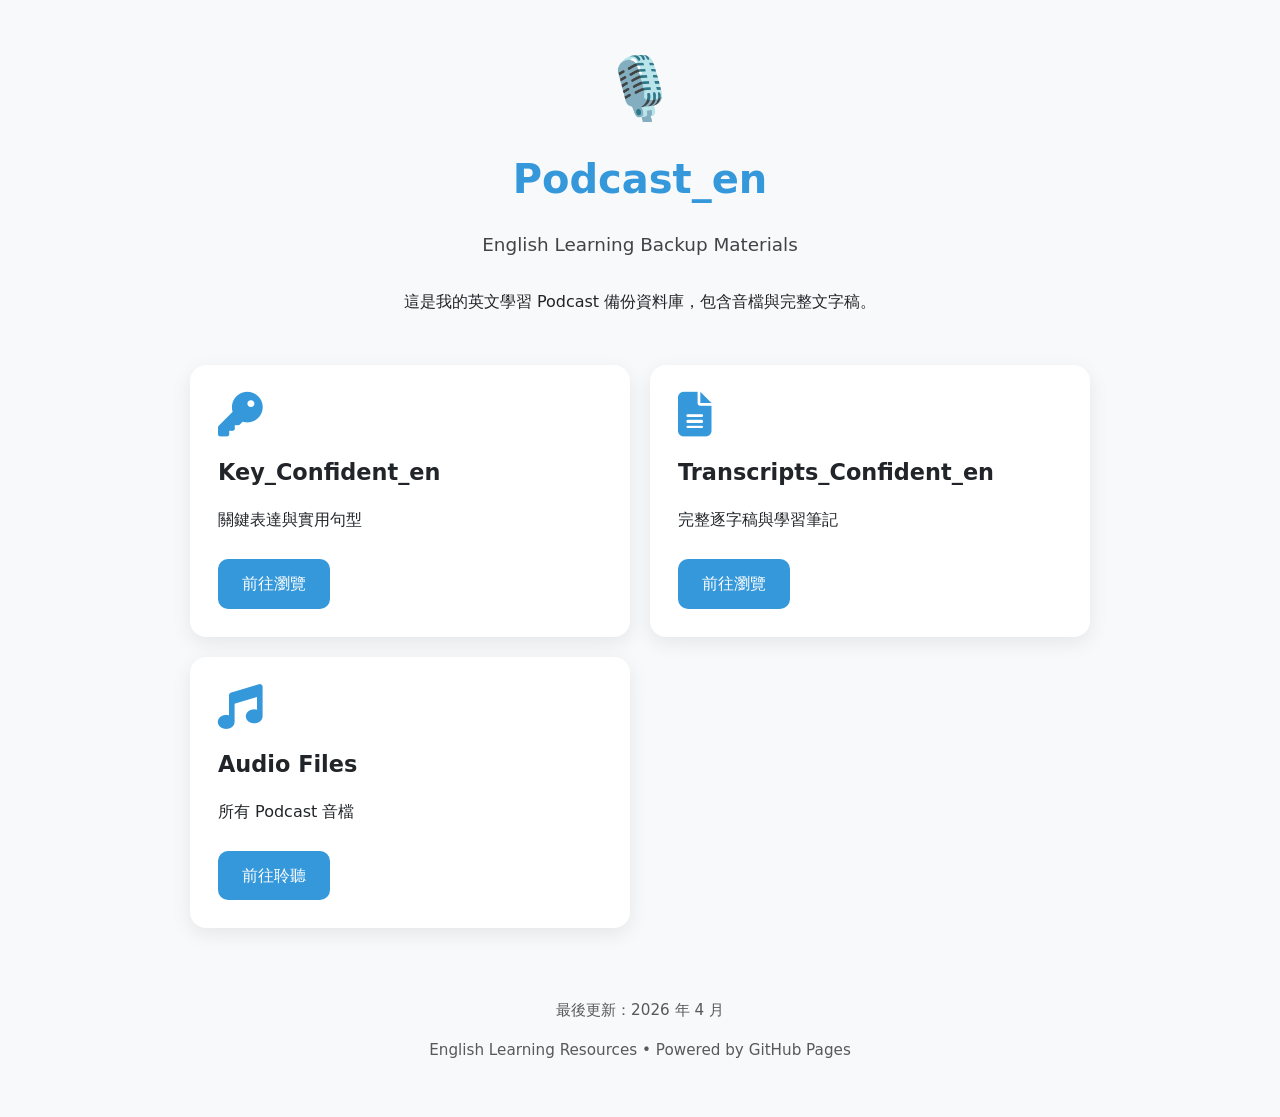
==== index.html @ a779a59f "feat: update index.html with microphone favicon and better design" ====
<!DOCTYPE html>
<html lang="zh-TW">
<head>
    <meta charset="UTF-8">
    <meta name="viewport" content="width=device-width, initial-scale=1.0">
    <title>Podcast_en - English Learning Backup</title>
    
    <!-- 麥克風 Favicon -->
    <link rel="icon" type="image/png" sizes="32x32" href="https://cdn-icons-png.flaticon.com/512/3063/3063176.png">
    <link rel="shortcut icon" href="https://cdn-icons-png.flaticon.com/512/3063/3063176.png">

    <link rel="stylesheet" href="https://cdnjs.cloudflare.com/ajax/libs/font-awesome/6.5.0/css/all.min.css">
    
    <style>
        :root {
            --bg-color: #f8f9fa;
            --text-color: #212529;
            --card-bg: #ffffff;
            --accent: #3498db;
        }
        @media (prefers-color-scheme: dark) {
            :root {
                --bg-color: #121212;
                --text-color: #e0e0e0;
                --card-bg: #1e1e1e;
                --accent: #5dade2;
            }
        }
        body {
            font-family: 'Segoe UI', system-ui, sans-serif;
            background: var(--bg-color);
            color: var(--text-color);
            margin: 0;
            padding: 40px 20px;
            line-height: 1.6;
        }
        .container { max-width: 900px; margin: 0 auto; }
        header { text-align: center; margin-bottom: 50px; }
        .logo { font-size: 3.8rem; margin-bottom: 10px; }
        h1 { 
            font-size: 2.5rem; 
            margin: 0 0 10px 0; 
            color: var(--accent); 
        }
        .subtitle { 
            font-size: 1.15rem; 
            opacity: 0.85; 
            margin-bottom: 30px;
        }
        .cards {
            display: grid;
            grid-template-columns: repeat(auto-fit, minmax(320px, 1fr));
            gap: 20px;
        }
        .card {
            background: var(--card-bg);
            border-radius: 16px;
            padding: 28px;
            box-shadow: 0 6px 20px rgba(0,0,0,0.08);
            transition: transform 0.3s, box-shadow 0.3s;
        }
        .card:hover {
            transform: translateY(-10px);
            box-shadow: 0 12px 30px rgba(0,0,0,0.15);
        }
        .card i {
            font-size: 2.8rem;
            color: var(--accent);
            margin-bottom: 18px;
        }
        .card h3 {
            margin: 0 0 12px 0;
            font-size: 1.4rem;
        }
        .btn {
            display: inline-block;
            background: var(--accent);
            color: white;
            padding: 12px 24px;
            border-radius: 10px;
            text-decoration: none;
            font-weight: 500;
            margin-top: 10px;
        }
        .btn:hover {
            background: #2980b9;
        }
        footer {
            text-align: center;
            margin-top: 70px;
            opacity: 0.75;
            font-size: 0.95rem;
        }
    </style>
</head>
<body>
    <div class="container">
        <header>
            <div class="logo">🎙️</div>
            <h1>Podcast_en</h1>
            <p class="subtitle">English Learning Backup Materials</p>
            <p>這是我的英文學習 Podcast 備份資料庫，包含音檔與完整文字稿。</p>
        </header>

        <div class="cards">
            <div class="card">
                <i class="fas fa-key"></i>
                <h3>Key_Confident_en</h3>
                <p>關鍵表達與實用句型</p>
                <a href="Key_Confident_en/" class="btn" target="_blank">前往瀏覽</a>
            </div>

            <div class="card">
                <i class="fas fa-file-alt"></i>
                <h3>Transcripts_Confident_en</h3>
                <p>完整逐字稿與學習筆記</p>
                <a href="Transcripts_Confident_en/" class="btn" target="_blank">前往瀏覽</a>
            </div>

            <div class="card">
                <i class="fas fa-music"></i>
                <h3>Audio Files</h3>
                <p>所有 Podcast 音檔</p>
                <a href="audio/" class="btn" target="_blank">前往聆聽</a>
            </div>
        </div>

        <footer>
            <p>最後更新：2026 年 4 月</p>
            <p>English Learning Resources • Powered by GitHub Pages</p>
        </footer>
    </div>
</body>
</html>
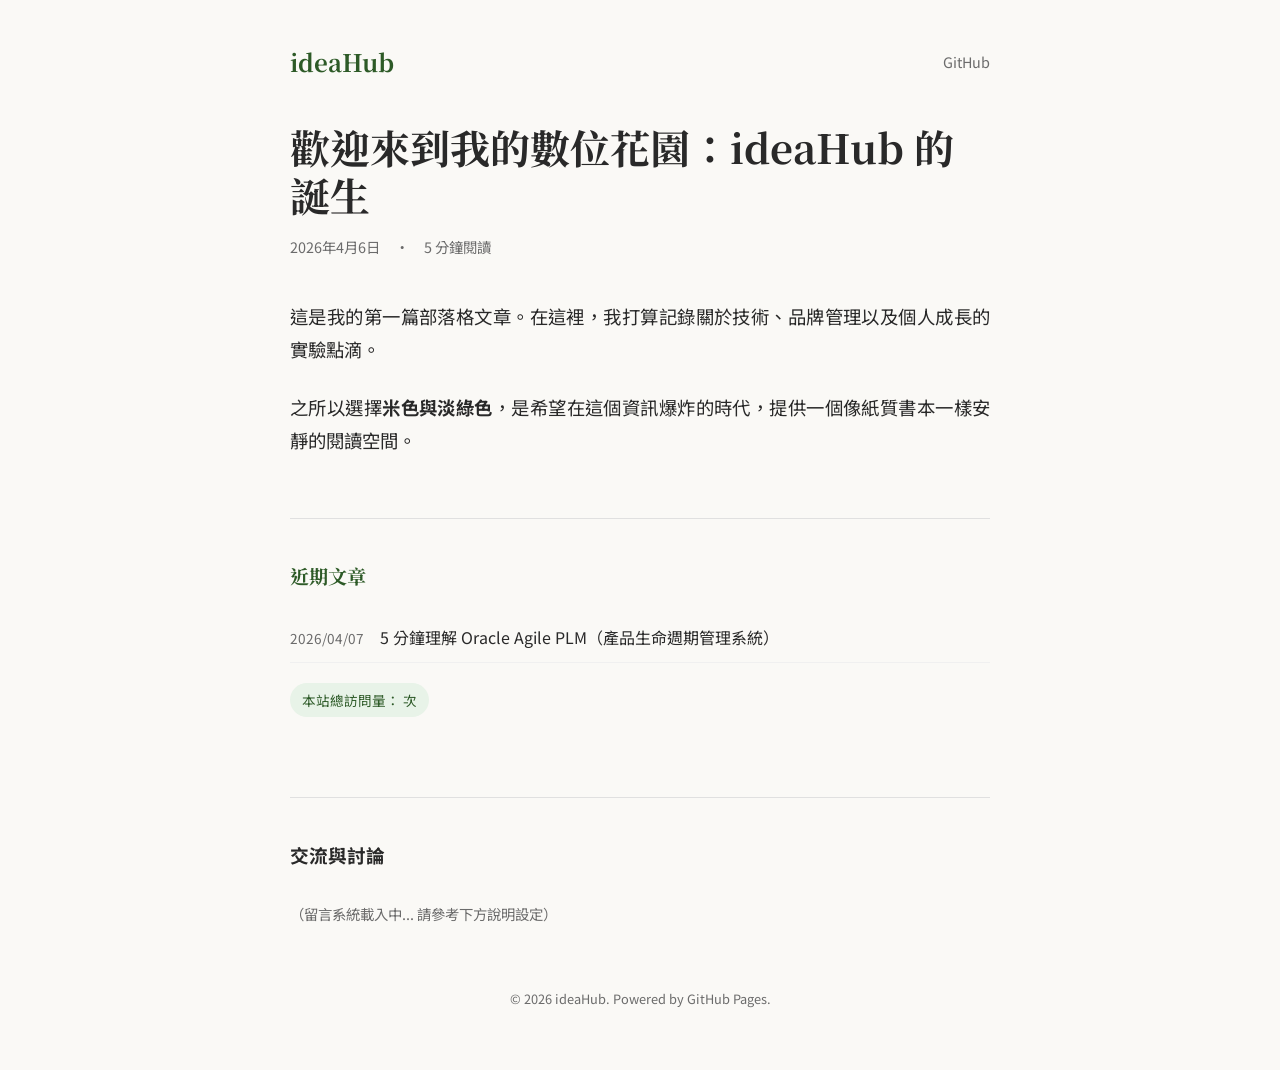
==== commit 842a1b77: "Add new post: post1.html" ====
--- a/index.html
+++ b/index.html
@@ -3,132 +3,209 @@
 <head>
     <meta charset="UTF-8">
     <meta name="viewport" content="width=device-width, initial-scale=1.0">
-    <title>Podcast_en - English Learning Backup</title>
-    
-    <!-- 麥克風 Favicon -->
-    <link rel="icon" type="image/png" sizes="32x32" href="https://cdn-icons-png.flaticon.com/512/3063/3063176.png">
-    <link rel="shortcut icon" href="https://cdn-icons-png.flaticon.com/512/3063/3063176.png">
-
-    <link rel="stylesheet" href="https://cdnjs.cloudflare.com/ajax/libs/font-awesome/6.5.0/css/all.min.css">
+    <title>ideaHub | 數位花園</title>
+    <link href="https://fonts.googleapis.com/css2?family=Noto+Sans+TC:wght@300;400&family=Noto+Serif+TC:wght@700&display=swap" rel="stylesheet">
     
     <style>
+        /* 變數設定 */
         :root {
-            --bg-color: #f8f9fa;
-            --text-color: #212529;
-            --card-bg: #ffffff;
-            --accent: #3498db;
-        }
-        @media (prefers-color-scheme: dark) {
-            :root {
-                --bg-color: #121212;
-                --text-color: #e0e0e0;
-                --card-bg: #1e1e1e;
-                --accent: #5dade2;
-            }
-        }
+            --bg-color: #FAF9F6;      /* 優雅米色 */
+            --text-color: #292929;    /* 深灰色文字 */
+            --primary-green: #2D5A27; /* 森林綠 */
+            --accent-green: #E8F3E8;  /* 極淺綠 (區塊背景) */
+            --secondary-text: #6B6B6B;
+            --max-width: 700px;
+        }
+
+        * { margin: 0; padding: 0; box-sizing: border-box; }
+
         body {
-            font-family: 'Segoe UI', system-ui, sans-serif;
-            background: var(--bg-color);
+            background-color: var(--bg-color);
             color: var(--text-color);
-            margin: 0;
-            padding: 40px 20px;
-            line-height: 1.6;
-        }
-        .container { max-width: 900px; margin: 0 auto; }
-        header { text-align: center; margin-bottom: 50px; }
-        .logo { font-size: 3.8rem; margin-bottom: 10px; }
-        h1 { 
-            font-size: 2.5rem; 
-            margin: 0 0 10px 0; 
-            color: var(--accent); 
-        }
-        .subtitle { 
-            font-size: 1.15rem; 
-            opacity: 0.85; 
-            margin-bottom: 30px;
-        }
-        .cards {
-            display: grid;
-            grid-template-columns: repeat(auto-fit, minmax(320px, 1fr));
-            gap: 20px;
-        }
-        .card {
-            background: var(--card-bg);
-            border-radius: 16px;
-            padding: 28px;
-            box-shadow: 0 6px 20px rgba(0,0,0,0.08);
-            transition: transform 0.3s, box-shadow 0.3s;
-        }
-        .card:hover {
-            transform: translateY(-10px);
-            box-shadow: 0 12px 30px rgba(0,0,0,0.15);
-        }
-        .card i {
-            font-size: 2.8rem;
-            color: var(--accent);
-            margin-bottom: 18px;
-        }
-        .card h3 {
-            margin: 0 0 12px 0;
-            font-size: 1.4rem;
-        }
-        .btn {
+            font-family: 'Noto Sans TC', sans-serif;
+            line-height: 1.8;
+            padding: 0 20px;
+        }
+
+        /* 導覽列 */
+        nav {
+            max-width: var(--max-width);
+            margin: 0 auto;
+            padding: 40px 0;
+            display: flex;
+            justify-content: space-between;
+            align-items: center;
+        }
+
+        .logo {
+            font-family: 'Noto Serif TC', serif;
+            font-size: 1.5rem;
+            color: var(--primary-green);
+            text-decoration: none;
+            font-weight: bold;
+        }
+
+        /* 文章容器 */
+        main {
+            max-width: var(--max-width);
+            margin: 0 auto;
+        }
+
+        .post-header {
+            margin-bottom: 40px;
+        }
+
+        h1 {
+            font-family: 'Noto Serif TC', serif;
+            font-size: 2.5rem;
+            line-height: 1.2;
+            margin-bottom: 15px;
+        }
+
+        .meta {
+            color: var(--secondary-text);
+            font-size: 0.9rem;
+            display: flex;
+            gap: 15px;
+        }
+
+        .post-content {
+            font-size: 1.15rem;
+            margin-bottom: 60px;
+            text-align: justify;
+        }
+
+        .post-content p { margin-bottom: 25px; }
+
+        /* 近期文章 */
+        .recent-posts {
+            margin-top: 60px;
+            padding-top: 40px;
+            border-top: 1px solid #e0e0e0;
+        }
+
+        .recent-posts h2 {
+            font-family: 'Noto Serif TC', serif;
+            font-size: 1.2rem;
+            color: var(--primary-green);
+            margin-bottom: 20px;
+        }
+
+        .recent-posts ul {
+            list-style: none;
+            padding: 0;
+        }
+
+        .recent-posts ul li {
+            padding: 10px 0;
+            border-bottom: 1px solid #f0f0f0;
+            display: flex;
+            gap: 16px;
+            align-items: baseline;
+        }
+
+        .recent-posts ul li .post-date {
+            font-size: 0.85rem;
+            color: var(--secondary-text);
+            white-space: nowrap;
+        }
+
+        .recent-posts ul li a {
+            color: var(--text-color);
+            text-decoration: none;
+            font-size: 1rem;
+        }
+
+        .recent-posts ul li a:hover {
+            color: var(--primary-green);
+        }
+
+        /* 訪客計數樣式 */
+        .visitor-stats {
+            margin-top: 20px;
+            font-size: 0.85rem;
+            color: var(--primary-green);
+            background: var(--accent-green);
+            padding: 5px 12px;
+            border-radius: 20px;
             display: inline-block;
-            background: var(--accent);
-            color: white;
-            padding: 12px 24px;
-            border-radius: 10px;
-            text-decoration: none;
-            font-weight: 500;
-            margin-top: 10px;
-        }
-        .btn:hover {
-            background: #2980b9;
-        }
+        }
+
+        /* 留言區容器 */
+        #comment-section {
+            margin-top: 80px;
+            padding-top: 40px;
+            border-top: 1px solid #e0e0e0;
+        }
+
         footer {
             text-align: center;
-            margin-top: 70px;
-            opacity: 0.75;
-            font-size: 0.95rem;
+            padding: 60px 0;
+            color: var(--secondary-text);
+            font-size: 0.8rem;
+        }
+
+        /* 響應式微調 */
+        @media (max-width: 600px) {
+            h1 { font-size: 2rem; }
+            nav { padding: 20px 0; }
         }
     </style>
 </head>
 <body>
-    <div class="container">
-        <header>
-            <div class="logo">🎙️</div>
-            <h1>Podcast_en</h1>
-            <p class="subtitle">English Learning Backup Materials</p>
-            <p>這是我的英文學習 Podcast 備份資料庫，包含音檔與完整文字稿。</p>
-        </header>
-
-        <div class="cards">
-            <div class="card">
-                <i class="fas fa-key"></i>
-                <h3>Key_Confident_en</h3>
-                <p>關鍵表達與實用句型</p>
-                <a href="Key_Confident_en/" class="btn" target="_blank">前往瀏覽</a>
-            </div>
-
-            <div class="card">
-                <i class="fas fa-file-alt"></i>
-                <h3>Transcripts_Confident_en</h3>
-                <p>完整逐字稿與學習筆記</p>
-                <a href="Transcripts_Confident_en/" class="btn" target="_blank">前往瀏覽</a>
-            </div>
-
-            <div class="card">
-                <i class="fas fa-music"></i>
-                <h3>Audio Files</h3>
-                <p>所有 Podcast 音檔</p>
-                <a href="audio/" class="btn" target="_blank">前往聆聽</a>
-            </div>
+
+    <nav>
+        <a href="#" class="logo">ideaHub</a>
+        <div class="meta">
+            <a href="https://github.com/你的帳號" style="color: inherit; text-decoration: none;">GitHub</a>
         </div>
-
-        <footer>
-            <p>最後更新：2026 年 4 月</p>
-            <p>English Learning Resources • Powered by GitHub Pages</p>
-        </footer>
-    </div>
+    </nav>
+
+    <main>
+        <article>
+            <header class="post-header">
+                <h1>歡迎來到我的數位花園：ideaHub 的誕生</h1>
+                <div class="meta">
+                    <span>2026年4月6日</span>
+                    <span>•</span>
+                    <span>5 分鐘閱讀</span>
+                    <span id="busuanzi_container_page_pv" style="display:none;">
+                        • 閱讀量 <span id="busuanzi_value_page_pv"></span> 次
+                    </span>
+                </div>
+            </header>
+
+            <section class="post-content">
+                <p>這是我的第一篇部落格文章。在這裡，我打算記錄關於技術、品牌管理以及個人成長的實驗點滴。</p>
+                <p>之所以選擇<strong>米色與淡綠色</strong>，是希望在這個資訊爆炸的時代，提供一個像紙質書本一樣安靜的閱讀空間。</p>
+                </section>
+        </article>
+
+        <section class="recent-posts">
+            <h2>近期文章</h2>
+            <ul>
+                <li>
+                    <span class="post-date">2026/04/07</span>
+                    <a href="post1.html">5 分鐘理解 Oracle Agile PLM（產品生命週期管理系統）</a>
+                </li>
+            </ul>
+        </section>
+
+        <div class="visitor-stats">
+            本站總訪問量：<span id="busuanzi_value_site_pv"></span> 次
+        </div>
+
+        <section id="comment-section">
+            <h3>交流與討論</h3>
+            <br>
+            <p style="font-size: 0.9rem; color: var(--secondary-text);">（留言系統載入中... 請參考下方說明設定）</p>
+        </section>
+    </main>
+
+    <footer>
+        <p>&copy; 2026 ideaHub. Powered by GitHub Pages.</p>
+    </footer>
+
+    <script async src="//busuanzi.ibruce.info/busuanzi/2.3/busuanzi.pure.mini.js"></script>
 </body>
-</html>+</html>
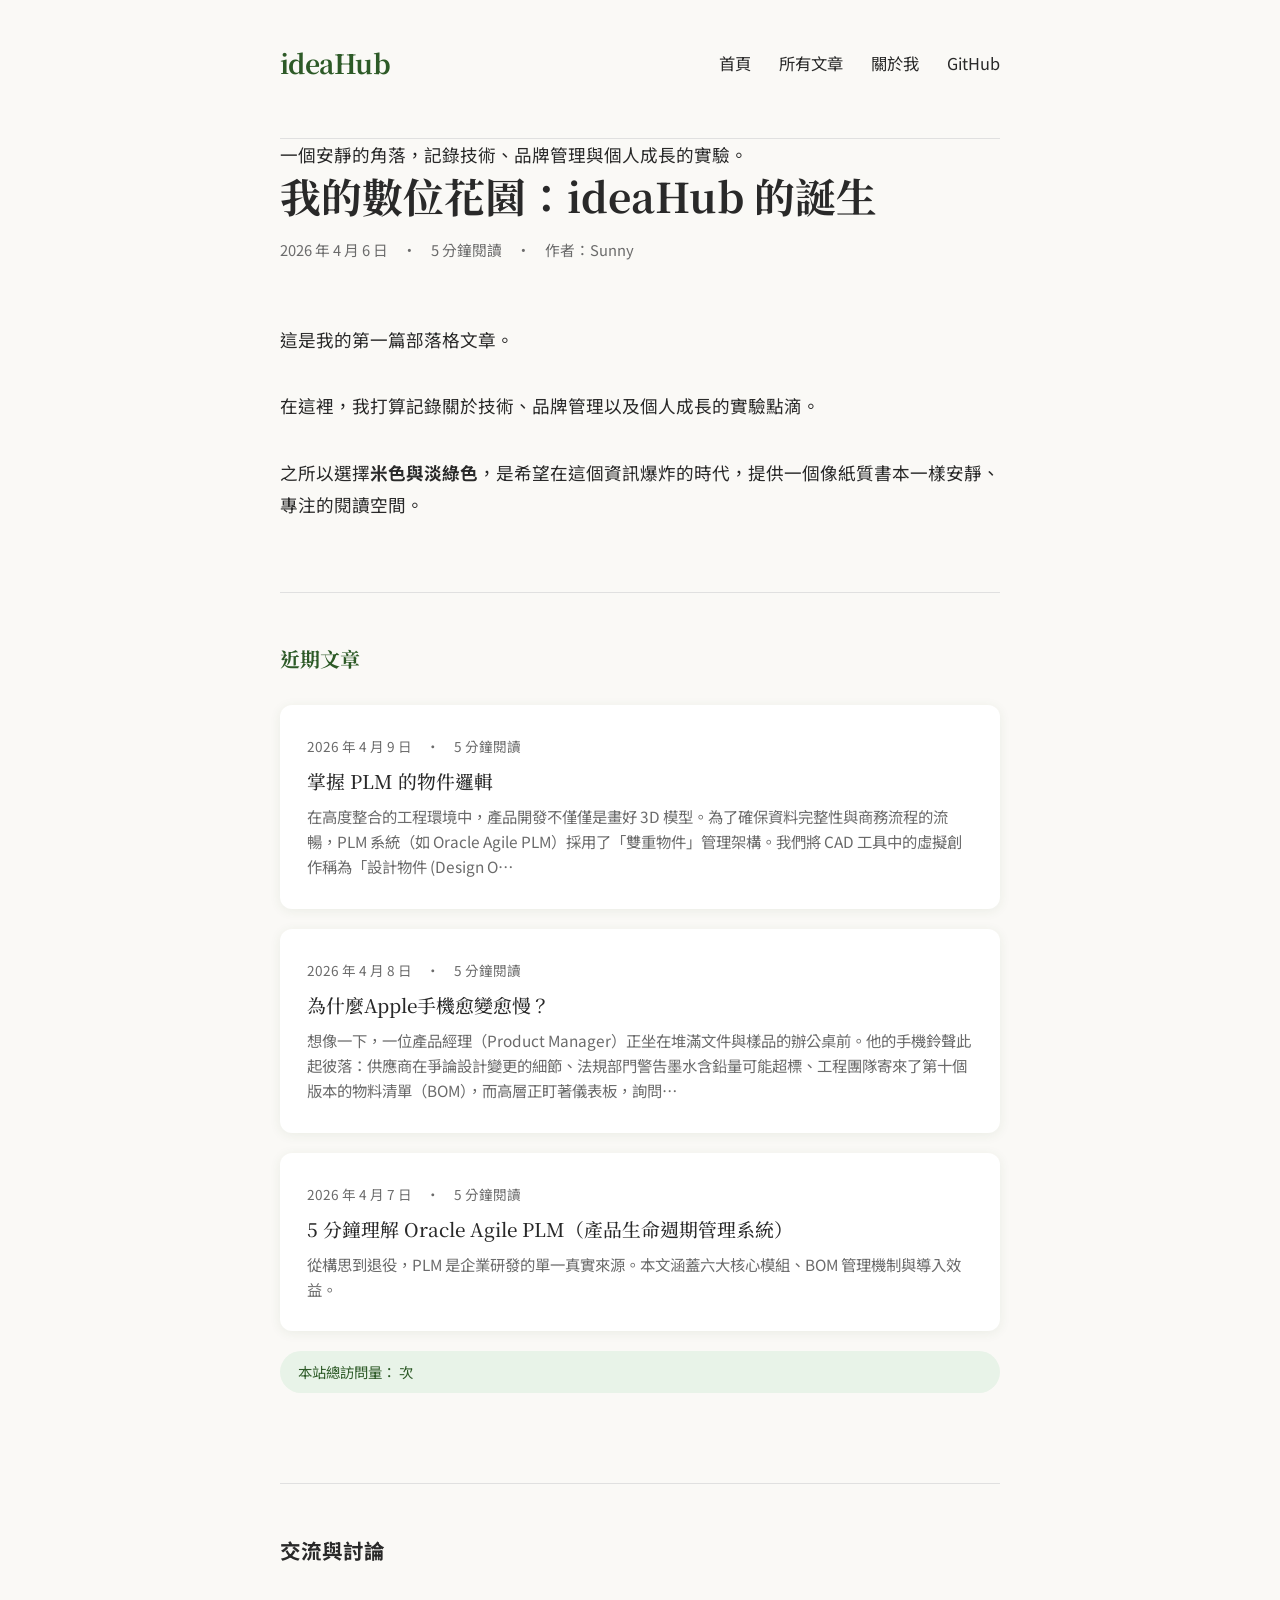
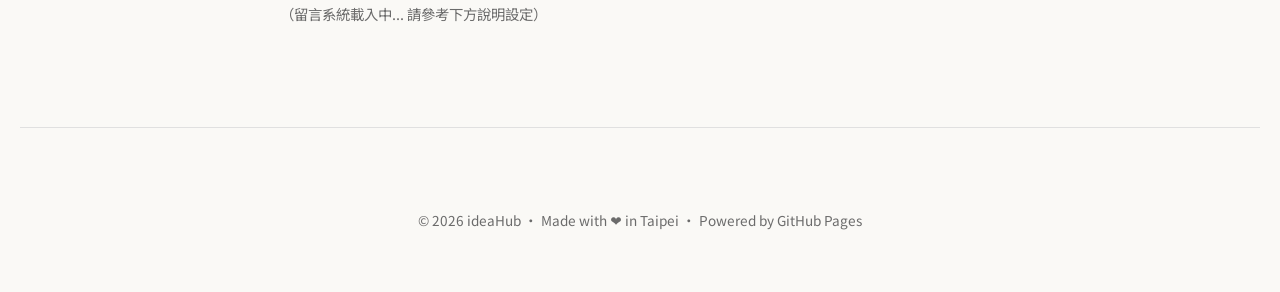
==== commit 00ac5471: "Add post3, md_to_html converter, and refactor styles - Add post3.html (PLM 物件邏輯) and source MD files" ====
--- a/index.html
+++ b/index.html
@@ -1,211 +1,90 @@
 <!DOCTYPE html>
+
 <html lang="zh-TW">
 <head>
-    <meta charset="UTF-8">
-    <meta name="viewport" content="width=device-width, initial-scale=1.0">
-    <title>ideaHub | 數位花園</title>
-    <link href="https://fonts.googleapis.com/css2?family=Noto+Sans+TC:wght@300;400&family=Noto+Serif+TC:wght@700&display=swap" rel="stylesheet">
-    
-    <style>
-        /* 變數設定 */
-        :root {
-            --bg-color: #FAF9F6;      /* 優雅米色 */
-            --text-color: #292929;    /* 深灰色文字 */
-            --primary-green: #2D5A27; /* 森林綠 */
-            --accent-green: #E8F3E8;  /* 極淺綠 (區塊背景) */
-            --secondary-text: #6B6B6B;
-            --max-width: 700px;
-        }
-
-        * { margin: 0; padding: 0; box-sizing: border-box; }
-
-        body {
-            background-color: var(--bg-color);
-            color: var(--text-color);
-            font-family: 'Noto Sans TC', sans-serif;
-            line-height: 1.8;
-            padding: 0 20px;
-        }
-
-        /* 導覽列 */
-        nav {
-            max-width: var(--max-width);
-            margin: 0 auto;
-            padding: 40px 0;
-            display: flex;
-            justify-content: space-between;
-            align-items: center;
-        }
-
-        .logo {
-            font-family: 'Noto Serif TC', serif;
-            font-size: 1.5rem;
-            color: var(--primary-green);
-            text-decoration: none;
-            font-weight: bold;
-        }
-
-        /* 文章容器 */
-        main {
-            max-width: var(--max-width);
-            margin: 0 auto;
-        }
-
-        .post-header {
-            margin-bottom: 40px;
-        }
-
-        h1 {
-            font-family: 'Noto Serif TC', serif;
-            font-size: 2.5rem;
-            line-height: 1.2;
-            margin-bottom: 15px;
-        }
-
-        .meta {
-            color: var(--secondary-text);
-            font-size: 0.9rem;
-            display: flex;
-            gap: 15px;
-        }
-
-        .post-content {
-            font-size: 1.15rem;
-            margin-bottom: 60px;
-            text-align: justify;
-        }
-
-        .post-content p { margin-bottom: 25px; }
-
-        /* 近期文章 */
-        .recent-posts {
-            margin-top: 60px;
-            padding-top: 40px;
-            border-top: 1px solid #e0e0e0;
-        }
-
-        .recent-posts h2 {
-            font-family: 'Noto Serif TC', serif;
-            font-size: 1.2rem;
-            color: var(--primary-green);
-            margin-bottom: 20px;
-        }
-
-        .recent-posts ul {
-            list-style: none;
-            padding: 0;
-        }
-
-        .recent-posts ul li {
-            padding: 10px 0;
-            border-bottom: 1px solid #f0f0f0;
-            display: flex;
-            gap: 16px;
-            align-items: baseline;
-        }
-
-        .recent-posts ul li .post-date {
-            font-size: 0.85rem;
-            color: var(--secondary-text);
-            white-space: nowrap;
-        }
-
-        .recent-posts ul li a {
-            color: var(--text-color);
-            text-decoration: none;
-            font-size: 1rem;
-        }
-
-        .recent-posts ul li a:hover {
-            color: var(--primary-green);
-        }
-
-        /* 訪客計數樣式 */
-        .visitor-stats {
-            margin-top: 20px;
-            font-size: 0.85rem;
-            color: var(--primary-green);
-            background: var(--accent-green);
-            padding: 5px 12px;
-            border-radius: 20px;
-            display: inline-block;
-        }
-
-        /* 留言區容器 */
-        #comment-section {
-            margin-top: 80px;
-            padding-top: 40px;
-            border-top: 1px solid #e0e0e0;
-        }
-
-        footer {
-            text-align: center;
-            padding: 60px 0;
-            color: var(--secondary-text);
-            font-size: 0.8rem;
-        }
-
-        /* 響應式微調 */
-        @media (max-width: 600px) {
-            h1 { font-size: 2rem; }
-            nav { padding: 20px 0; }
-        }
-    </style>
+<meta charset="utf-8"/>
+<meta content="width=device-width, initial-scale=1.0" name="viewport"/>
+<title>ideaHub | 數位花園</title>
+<link href="data:image/svg+xml,&lt;svg xmlns=%22http://www.w3.org/2000/svg%22 viewBox=%220 0 100 100%22&gt;&lt;text y=%2290%22 font-size=%2290%22&gt;🌿&lt;/text&gt;&lt;/svg&gt;" rel="icon"/>
+<link href="https://fonts.googleapis.com/css2?family=Noto+Sans+TC:wght@300;400&amp;family=Noto+Serif+TC:wght@700&amp;display=swap" rel="stylesheet"/>
+<link href="style.css" rel="stylesheet"/>
 </head>
 <body>
-
-    <nav>
-        <a href="#" class="logo">ideaHub</a>
-        <div class="meta">
-            <a href="https://github.com/你的帳號" style="color: inherit; text-decoration: none;">GitHub</a>
-        </div>
-    </nav>
-
-    <main>
-        <article>
-            <header class="post-header">
-                <h1>歡迎來到我的數位花園：ideaHub 的誕生</h1>
-                <div class="meta">
-                    <span>2026年4月6日</span>
-                    <span>•</span>
-                    <span>5 分鐘閱讀</span>
-                    <span id="busuanzi_container_page_pv" style="display:none;">
-                        • 閱讀量 <span id="busuanzi_value_page_pv"></span> 次
-                    </span>
-                </div>
-            </header>
-
-            <section class="post-content">
-                <p>這是我的第一篇部落格文章。在這裡，我打算記錄關於技術、品牌管理以及個人成長的實驗點滴。</p>
-                <p>之所以選擇<strong>米色與淡綠色</strong>，是希望在這個資訊爆炸的時代，提供一個像紙質書本一樣安靜的閱讀空間。</p>
-                </section>
-        </article>
-
-        <section class="recent-posts">
-            <h2>近期文章</h2>
-            <ul>
-                <li>
-                    <span class="post-date">2026/04/07</span>
-                    <a href="post1.html">5 分鐘理解 Oracle Agile PLM（產品生命週期管理系統）</a>
-                </li>
-            </ul>
-        </section>
-
-        <div class="visitor-stats">
+<nav>
+<a class="logo" href="index.html">ideaHub</a>
+<div class="nav-links">
+<a href="index.html">首頁</a>
+<a href="archive.html">所有文章</a>
+<a href="about.html">關於我</a>
+<a href="https://github.com/AH431" rel="noopener" target="_blank">GitHub</a>
+</div>
+</nav>
+<main>
+<!-- Hero 區域 -->
+<div class="hero">
+<p>一個安靜的角落，記錄技術、品牌管理與個人成長的實驗。</p>
+</div>
+<article>
+<header class="post-header">
+<h1>我的數位花園：ideaHub 的誕生</h1>
+<div class="post-meta">
+<span>2026 年 4 月 6 日</span>
+<span>•</span>
+<span>5 分鐘閱讀</span>
+<span>•</span>
+<span>作者：Sunny</span>
+<span id="busuanzi_container_page_pv" style="display:none;">
+                        • 閱讀量 <span id="busuanzi_value_page_pv"></span>
+</span>
+</div>
+</header>
+<section class="post-content">
+<p>這是我的第一篇部落格文章。<p></p>在這裡，我打算記錄關於技術、品牌管理以及個人成長的實驗點滴。</p>
+<p>之所以選擇<strong>米色與淡綠色</strong>，是希望在這個資訊爆炸的時代，提供一個像紙質書本一樣安靜、專注的閱讀空間。</p>
+</section>
+</article>
+<section class="recent-posts">
+<h2>近期文章</h2>
+<div class="post-card">
+<div class="post-card-meta">
+<span>2026 年 4 月 9 日</span>
+<span>•</span>
+<span>5 分鐘閱讀</span>
+</div>
+<h3><a href="post3.html">掌握 PLM 的物件邏輯</a></h3>
+<p class="post-card-excerpt">在高度整合的工程環境中，產品開發不僅僅是畫好 3D 模型。為了確保資料完整性與商務流程的流暢，PLM 系統（如 Oracle Agile PLM）採用了「雙重物件」管理架構。我們將 CAD 工具中的虛擬創作稱為「設計物件 (Design O…</p>
+</div>
+<div class="post-card">
+<div class="post-card-meta">
+<span>2026 年 4 月 8 日</span>
+<span>•</span>
+<span>5 分鐘閱讀</span>
+</div>
+<h3><a href="post2.html">為什麼Apple手機愈變愈慢？</a></h3>
+<p class="post-card-excerpt">想像一下，一位產品經理（Product Manager）正坐在堆滿文件與樣品的辦公桌前。他的手機鈴聲此起彼落：供應商在爭論設計變更的細節、法規部門警告墨水含鉛量可能超標、工程團隊寄來了第十個版本的物料清單（BOM），而高層正盯著儀表板，詢問…</p>
+</div>
+<div class="post-card">
+<div class="post-card-meta">
+<span>2026 年 4 月 7 日</span>
+<span>•</span>
+<span>5 分鐘閱讀</span>
+</div>
+<h3><a href="post1.html">5 分鐘理解 Oracle Agile PLM（產品生命週期管理系統）</a></h3>
+<p class="post-card-excerpt">從構思到退役，PLM 是企業研發的單一真實來源。本文涵蓋六大核心模組、BOM 管理機制與導入效益。</p>
+</div>
+</section>
+<div class="visitor-stats">
             本站總訪問量：<span id="busuanzi_value_site_pv"></span> 次
         </div>
-
-        <section id="comment-section">
-            <h3>交流與討論</h3>
-            <br>
-            <p style="font-size: 0.9rem; color: var(--secondary-text);">（留言系統載入中... 請參考下方說明設定）</p>
-        </section>
-    </main>
-
-    <footer>
-        <p>&copy; 2026 ideaHub. Powered by GitHub Pages.</p>
-    </footer>
-
-    <script async src="//busuanzi.ibruce.info/busuanzi/2.3/busuanzi.pure.mini.js"></script>
+<section id="comment-section">
+<h3>交流與討論</h3>
+<br/>
+<p style="font-size: 0.9rem; color: var(--secondary-text);">（留言系統載入中... 請參考下方說明設定）</p>
+</section>
+</main>
+<footer>
+<p>© 2026 ideaHub • Made with ❤️ in Taipei • Powered by GitHub Pages</p>
+</footer>
+<script async="" src="//busuanzi.ibruce.info/busuanzi/2.3/busuanzi.pure.mini.js"></script>
 </body>
-</html>
+</html>
--- a/style.css
+++ b/style.css
@@ -0,0 +1,568 @@
+/* =============================================
+   ideaHub — 全域樣式表 (2026版)
+   ============================================= */
+
+/* --- CSS 變數 (主題設定) --- */
+:root {
+    --bg-color: #FAF9F6;
+    --text-color: #292929;
+    --primary-green: #2D5A27;
+    --accent-green: #E8F3E8;
+    --secondary-text: #6B6B6B;
+    --border-color: #e0e0e0;
+    --card-bg: #ffffff;
+    --shadow-sm: 0 2px 12px rgba(45, 90, 39, 0.08);
+    --shadow-md: 0 10px 25px rgba(45, 90, 39, 0.12);
+    --max-width: 720px;
+    --font-body: 'Noto Sans TC', system-ui, sans-serif;
+    --font-serif: 'Noto Serif TC', Georgia, serif;
+    --font-size-base: 1.1rem;
+}
+
+/* --- 基底重置與全域樣式 --- */
+* {
+    margin: 0;
+    padding: 0;
+    box-sizing: border-box;
+}
+
+body {
+    background-color: var(--bg-color);
+    color: var(--text-color);
+    font-family: var(--font-body);
+    font-size: var(--font-size-base);
+    line-height: 1.8;
+    padding: 0 20px;
+}
+
+/* --- 導覽列 --- */
+nav {
+    max-width: var(--max-width);
+    margin: 0 auto;
+    padding: 40px 0 50px;
+    display: flex;
+    justify-content: space-between;
+    align-items: center;
+    border-bottom: 1px solid var(--border-color);
+}
+
+.logo {
+    font-family: var(--font-serif);
+    font-size: 1.65rem;
+    color: var(--primary-green);
+    text-decoration: none;
+    font-weight: 700;
+    letter-spacing: -0.02em;
+}
+
+.nav-links {
+    display: flex;
+    gap: 28px;
+    font-size: 1.02rem;
+}
+
+.nav-links a {
+    color: var(--text-color);
+    text-decoration: none;
+    transition: color 0.25s ease;
+}
+
+.nav-links a:hover,
+.nav-links a:focus {
+    color: var(--primary-green);
+}
+
+/* --- 主要容器（非文章頁用） --- */
+main {
+    max-width: var(--max-width);
+    margin: 0 auto;
+}
+
+/* --- 文章標頭與 Meta --- */
+.post-header {
+    margin-bottom: 48px;
+}
+
+h1 {
+    font-family: var(--font-serif);
+    font-size: 2.55rem;
+    line-height: 1.25;
+    margin-bottom: 16px;
+    font-weight: 700;
+}
+
+.post-meta {
+    color: var(--secondary-text);
+    font-size: 0.92rem;
+    display: flex;
+    flex-wrap: wrap;
+    gap: 14px;
+    align-items: center;
+}
+
+.post-meta span {
+    display: inline-flex;
+    align-items: center;
+}
+
+/* --- 文章內容 --- */
+.post-content {
+    max-width: 720px;
+    margin: 60px auto 0;
+    font-size: var(--font-size-base);
+    line-height: 1.85;
+    text-align: justify;
+}
+
+.post-content p {
+    margin-bottom: 34px;
+}
+
+.post-content h3 {
+    font-family: var(--font-serif);
+    font-size: 1.28rem;
+    color: var(--primary-green);
+    margin: 52px 0 16px;
+    padding-bottom: 8px;
+    border-bottom: 2px solid var(--accent-green);
+}
+
+.post-content ul {
+    list-style: none;
+    margin: 0 0 26px 0;
+    padding: 0;
+}
+
+.post-content ul li {
+    padding: 6px 0 6px 1.4em;
+    position: relative;
+}
+
+.post-content ul li::before {
+    content: '•';
+    position: absolute;
+    left: 0;
+    color: var(--primary-green);
+    font-weight: bold;
+}
+
+/* 有序清單 */
+.post-content ol {
+    padding-left: 1.8em;
+    margin: 0 0 26px 0;
+}
+
+.post-content ol li {
+    padding: 6px 0;
+    line-height: 1.8;
+}
+
+/* Blockquote 樣式（Medium 風格） */
+.post-content blockquote {
+    border-left: 5px solid var(--primary-green);
+    background: var(--accent-green);
+    padding: 28px 32px;
+    margin: 40px 0;
+    border-radius: 0 8px 8px 0;
+    color: #3f3f3f;
+    font-size: 1.05rem;
+    line-height: 1.75;
+}
+
+/* --- 表格樣式 --- */
+.post-content table {
+    width: 100%;
+    border-collapse: collapse;
+    margin: 32px 0;
+    font-size: 0.97rem;
+}
+
+.post-content th,
+.post-content td {
+    border: 1px solid var(--border-color);
+    padding: 12px 16px;
+    text-align: left;
+    vertical-align: top;
+}
+
+.post-content th {
+    background: var(--accent-green);
+    color: var(--primary-green);
+    font-weight: 600;
+    font-family: var(--font-serif);
+}
+
+.post-content tr:nth-child(even) td {
+    background: #f9f9f7;
+}
+
+/* --- 現代標籤樣式 --- */
+.keywords {
+    display: flex;
+    flex-wrap: wrap;
+    gap: 10px;
+    margin: 28px 0 32px;
+}
+
+.keywords span {
+    background: var(--accent-green);
+    color: var(--primary-green);
+    font-size: 0.86rem;
+    padding: 6px 14px;
+    border-radius: 9999px;
+    white-space: nowrap;
+}
+
+/* --- 文章目錄 (Table of Contents) --- */
+.toc {
+    background: var(--card-bg);
+    border: 1px solid var(--border-color);
+    border-radius: 10px;
+    padding: 24px 22px;
+    box-shadow: var(--shadow-sm);
+    font-size: 0.97rem;
+    position: sticky;
+    top: 20px;
+    width: 160px;
+    margin-left: calc(-160px - 30px); /* 右框線距正文左側 30px */
+}
+
+.toc h4 {
+    font-family: var(--font-serif);
+    font-size: 1.05rem;
+    color: var(--primary-green);
+    margin-bottom: 14px;
+}
+
+.toc ul {
+    list-style: none;
+}
+
+.toc li {
+    padding: 6px 0;
+}
+
+.toc a {
+    color: var(--secondary-text);
+    text-decoration: none;
+    transition: color 0.2s ease;
+}
+
+.toc a:hover,
+.toc a:focus {
+    color: var(--primary-green);
+}
+
+/* --- 近期文章卡片 --- */
+.recent-posts {
+    margin-top: 70px;
+    padding-top: 48px;
+    border-top: 1px solid var(--border-color);
+}
+
+.recent-posts h2 {
+    font-family: var(--font-serif);
+    font-size: 1.25rem;
+    color: var(--primary-green);
+    margin-bottom: 28px;
+}
+
+.post-card {
+    background: var(--card-bg);
+    padding: 28px 26px;
+    border-radius: 12px;
+    border: 1px solid transparent;
+    margin-bottom: 20px;
+    box-shadow: var(--shadow-sm);
+    transition: all 0.35s cubic-bezier(0.4, 0, 0.2, 1);
+}
+
+.post-card:last-child {
+    margin-bottom: 0;
+}
+
+.post-card:hover {
+    border-color: var(--accent-green);
+    box-shadow: var(--shadow-md);
+    transform: translateY(-4px);
+}
+
+.post-card-meta {
+    font-size: 0.85rem;
+    color: var(--secondary-text);
+    display: flex;
+    gap: 14px;
+    margin-bottom: 10px;
+}
+
+.post-card h3 {
+    font-family: var(--font-serif);
+    font-size: 1.18rem;
+    font-weight: 500;
+    margin-bottom: 10px;
+    line-height: 1.35;
+}
+
+.post-card h3 a {
+    color: var(--text-color);
+    text-decoration: none;
+    transition: color 0.25s ease;
+}
+
+.post-card h3 a:hover {
+    color: var(--primary-green);
+}
+
+.post-card-excerpt {
+    font-size: 0.96rem;
+    color: var(--secondary-text);
+    line-height: 1.65;
+}
+
+/* --- 訪客計數 --- */
+.visitor-stats {
+    margin-top: 20px;  /* 數值越大，間隔越開 */
+    background: var(--accent-green);
+    padding: 8px 18px;
+    border-radius: 9999px;
+    font-size: 0.9rem;
+    color: var(--primary-green);
+}
+
+/* 訪客統計群組 */
+.visitor-stats-group {
+    display: flex;
+    flex-wrap: wrap;
+    gap: 16px;
+    justify-content: center;
+    margin-top: 20px;
+}
+
+/* --- 留言區 --- */
+#comment-section {
+    margin-top: 90px;
+    padding-top: 48px;
+    border-top: 1px solid var(--border-color);
+}
+
+/* --- 頁尾 --- */
+footer {
+    text-align: center;
+    padding: 80px 0 60px;
+    color: var(--secondary-text);
+    font-size: 0.85rem;
+    border-top: 1px solid var(--border-color);
+    margin-top: 100px;
+}
+
+/* --- 響應式調整（小螢幕全域） --- */
+@media (max-width: 680px) {
+    h1 {
+        font-size: 2.1rem;
+    }
+
+    nav {
+        padding: 28px 0 40px;
+        flex-direction: column;
+        gap: 20px;
+        align-items: flex-start;
+    }
+
+    .nav-links {
+        gap: 20px;
+        font-size: 1rem;
+    }
+
+    .post-card {
+        padding: 24px 20px;
+    }
+}
+
+/* --- Focus 可訪問性增強 --- */
+a:focus-visible {
+    outline: 2px solid var(--primary-green);
+    outline-offset: 4px;
+    border-radius: 4px;
+}
+
+/* ==================== 文章底部導航 ==================== */
+.post-navigation {
+    margin-bottom: 20px;
+}
+
+.nav-buttons {
+    display: flex;
+    flex-wrap: wrap;
+    gap: 14px;
+    justify-content: center;
+}
+
+.btn {
+    display: inline-flex;
+    align-items: center;
+    justify-content: center;
+    padding: 14px 28px;
+    border-radius: 10px;
+    font-size: 1.02rem;
+    font-weight: 500;
+    text-decoration: none;
+    transition: all 0.35s cubic-bezier(0.4, 0, 0.2, 1);
+    box-shadow: var(--shadow-sm);
+    min-width: 160px;
+    background: var(--card-bg);
+    border: 1px solid var(--border-color);
+}
+
+.btn:hover {
+    transform: translateY(-4px);
+    box-shadow: var(--shadow-md);
+}
+
+.btn-top      { background: var(--accent-green); color: var(--primary-green); border-color: var(--accent-green); }
+.btn-primary  { background: var(--primary-green); color: white; border-color: var(--primary-green); }
+.btn-secondary { background: transparent; color: var(--secondary-text); border: 1px solid var(--border-color); }
+
+.btn-top:hover      { background: var(--primary-green); color: white; border-color: var(--primary-green); }
+.btn-primary:hover  { background: #23421f; border-color: #23421f; }
+.btn-secondary:hover { background: var(--accent-green); color: var(--primary-green); border-color: var(--accent-green); }
+
+/* 喜歡這篇文章按鈕 */
+.post-engagement {
+    text-align: center;
+    margin: 32px 0 40px;
+}
+
+.post-engagement p {
+    font-size: 1.08rem;
+    color: var(--secondary-text);
+    margin-bottom: 14px;
+}
+
+.like-btn {
+    background: var(--accent-green);
+    color: var(--primary-green);
+    border: none;
+    padding: 14px 32px;
+    font-size: 1.05rem;
+    border-radius: 9999px;
+    cursor: pointer;
+    transition: all 0.3s ease;
+}
+
+.like-btn:hover {
+    background: var(--primary-green);
+    color: white;
+    transform: scale(1.05);
+}
+
+/* ==================== HackMD 風格左側 TOC 版面 ==================== */
+
+/* 文章頁最外層容器：置中、限寬 */
+.article-container {
+    max-width: 1120px;
+    margin: 0 auto;
+    padding: 0 20px;
+    position: relative;
+}
+
+/* 正文欄容器：與標題同寬置中 */
+.content-layout {
+    display: flex;
+    align-items: flex-start;
+    max-width: 720px;
+    margin: 0 auto;
+}
+
+/* 左側 TOC 欄：flex 寬度為 0，不擠壓正文欄；align-self: stretch 讓高度撐滿文章，sticky 才有範圍可動 */
+.toc-sidebar {
+    width: 0;
+    flex-shrink: 0;
+    overflow: visible;
+    align-self: stretch;
+}
+
+/* 右側正文欄：填滿 content-layout */
+.post-main-content {
+    flex: 1;
+    min-width: 0;
+}
+
+/* Featured Image 與標題：在正文欄內置中，寬度一致 */
+.post-header,
+.featured-image {
+    max-width: 720px;
+    margin-left: auto;
+    margin-right: auto;
+}
+
+.featured-image {
+    margin: 36px auto 32px;
+    border-radius: 12px;
+    overflow: hidden;
+    box-shadow: var(--shadow-sm);
+}
+
+.featured-image img {
+    width: 100%;
+    height: auto;
+    display: block;
+}
+
+.featured-image figcaption {
+    text-align: center;
+    font-size: 0.9rem;
+    color: var(--secondary-text);
+    margin-top: 12px;
+    font-style: italic;
+}
+
+/* 文末區塊 */
+.post-footer {
+    max-width: 720px;
+    margin: 60px auto 0;
+    padding-top: 20px;
+}
+
+/* ==================== 響應式 ==================== */
+
+/* 小於 920px：sidebar 收回正文上方，所有寬度重置為全寬 */
+@media (max-width: 920px) {
+    .content-layout {
+        max-width: 100%;
+    }
+
+    .toc-sidebar {
+        width: 100%;
+        overflow: hidden;
+        
+    }
+
+    .toc {
+        position: static;
+        width: auto;
+        margin-left: 0;
+    }
+
+    .post-main-content,
+    .post-header,
+    .featured-image,
+    .post-content,
+    .post-footer {
+        max-width: 100%;
+        margin-left: 0;
+        margin-right: 0;
+    }
+}
+
+/* 小於 600px：按鈕全寬堆疊 */
+@media (max-width: 600px) {
+    .nav-buttons {
+        flex-direction: column;
+        align-items: center;
+    }
+
+    .btn {
+        width: 100%;
+        max-width: 320px;
+    }
+}
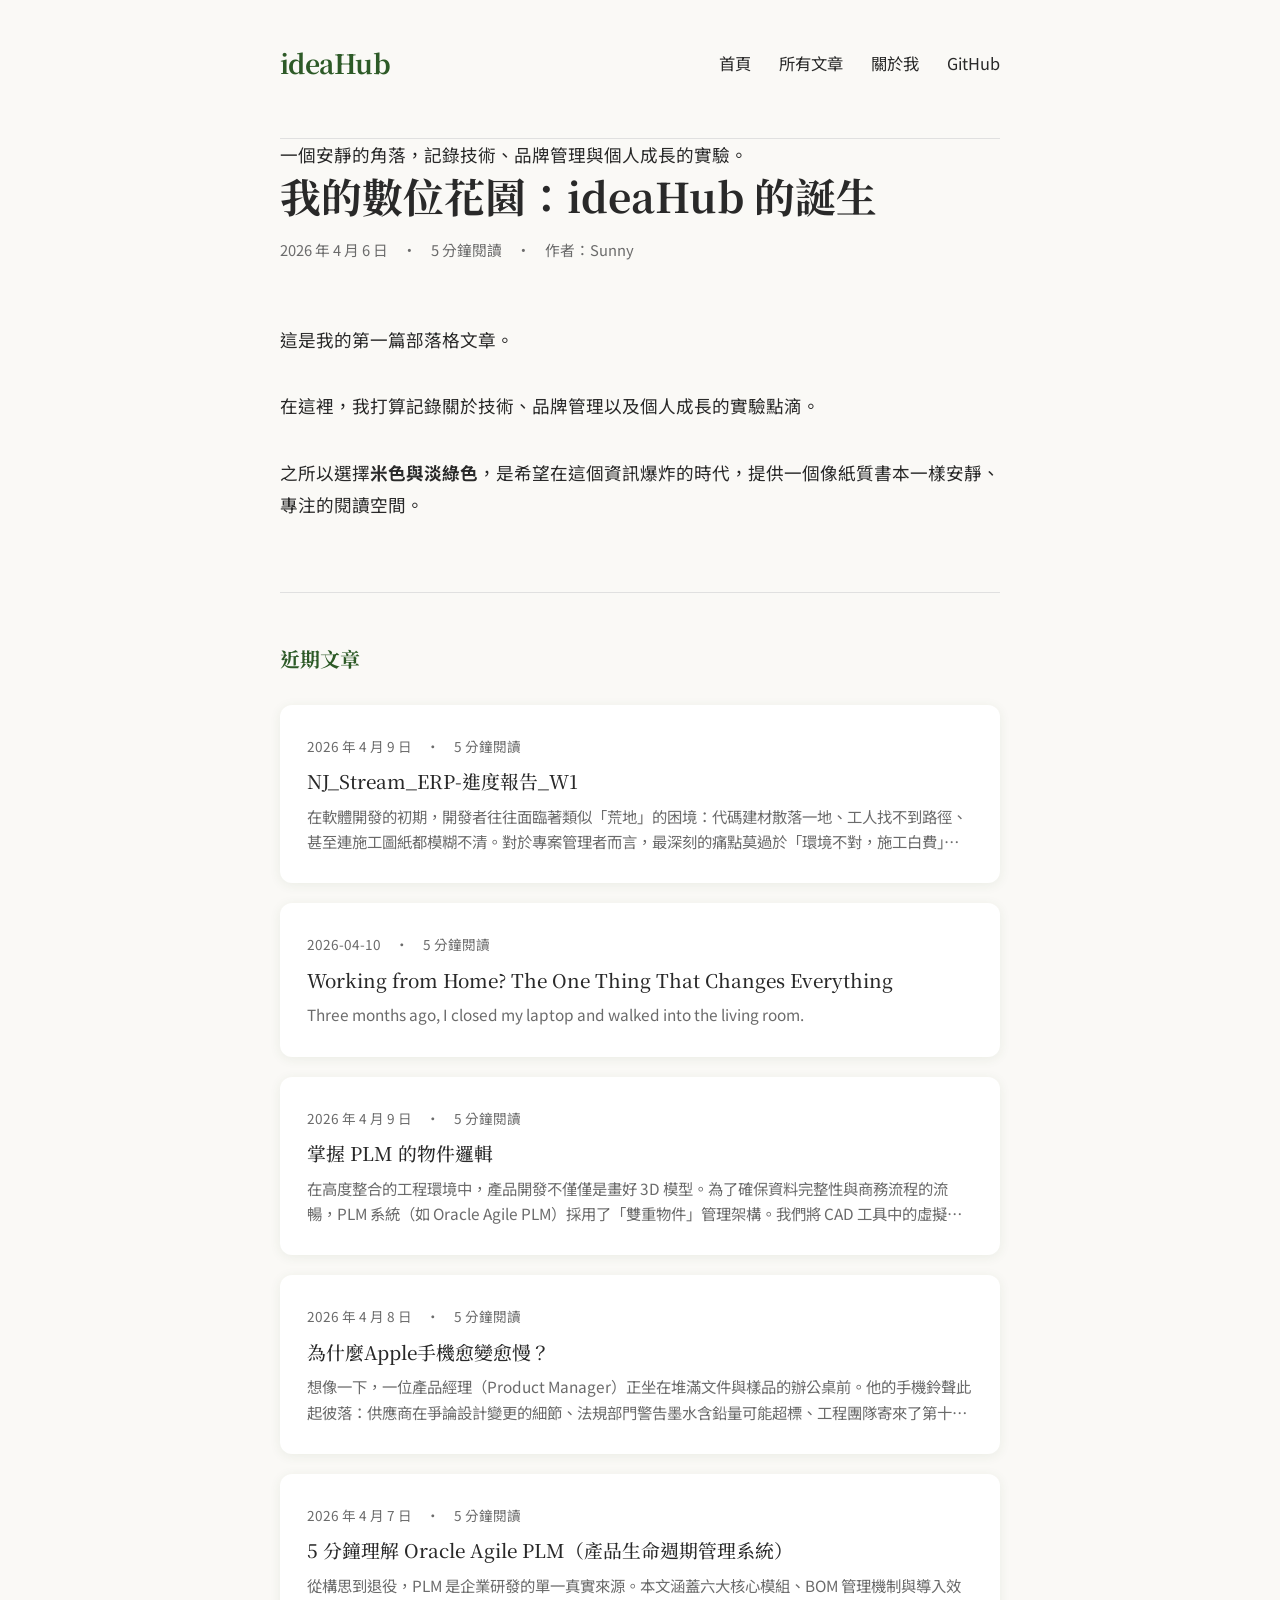
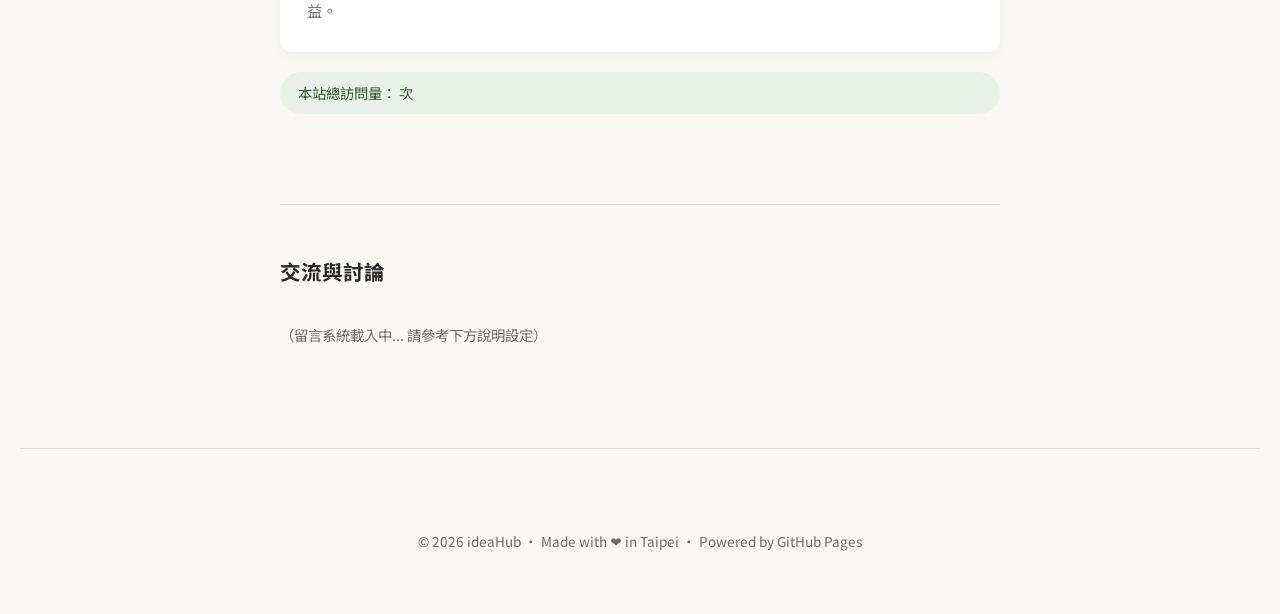
==== commit 98354403: "update post5" ====
--- a/index.html
+++ b/index.html
@@ -51,6 +51,25 @@
 <span>•</span>
 <span>5 分鐘閱讀</span>
 </div>
+<h3><a href="post5.html">NJ_Stream_ERP-進度報告_W1</a></h3>
+<p class="post-card-excerpt">在軟體開發的初期，開發者往往面臨著類似「荒地」的困境：代碼建材散落一地、工人找不到路徑、甚至連施工圖紙都模糊不清。對於專案管理者而言，最深刻的痛點莫過於「環境不對，施工白費」。原本空有代碼建材卻運不進去，指令工人也找不到工地——這正是環境變…</p>
+</div>
+
+            <div class="post-card">
+<div class="post-card-meta">
+<span>2026-04-10</span>
+<span>•</span>
+<span>5 分鐘閱讀</span>
+</div>
+<h3><a href="post4.html">Working from Home? The One Thing That Changes Everything</a></h3>
+<p class="post-card-excerpt">Three months ago, I closed my laptop and walked into the living room.</p>
+</div>
+<div class="post-card">
+<div class="post-card-meta">
+<span>2026 年 4 月 9 日</span>
+<span>•</span>
+<span>5 分鐘閱讀</span>
+</div>
 <h3><a href="post3.html">掌握 PLM 的物件邏輯</a></h3>
 <p class="post-card-excerpt">在高度整合的工程環境中，產品開發不僅僅是畫好 3D 模型。為了確保資料完整性與商務流程的流暢，PLM 系統（如 Oracle Agile PLM）採用了「雙重物件」管理架構。我們將 CAD 工具中的虛擬創作稱為「設計物件 (Design O…</p>
 </div>
--- a/style.css
+++ b/style.css
@@ -317,6 +317,10 @@
     font-size: 0.96rem;
     color: var(--secondary-text);
     line-height: 1.65;
+    display: -webkit-box;
+    -webkit-line-clamp: 2;
+    -webkit-box-orient: vertical;
+    overflow: hidden;
 }
 
 /* --- 訪客計數 --- */
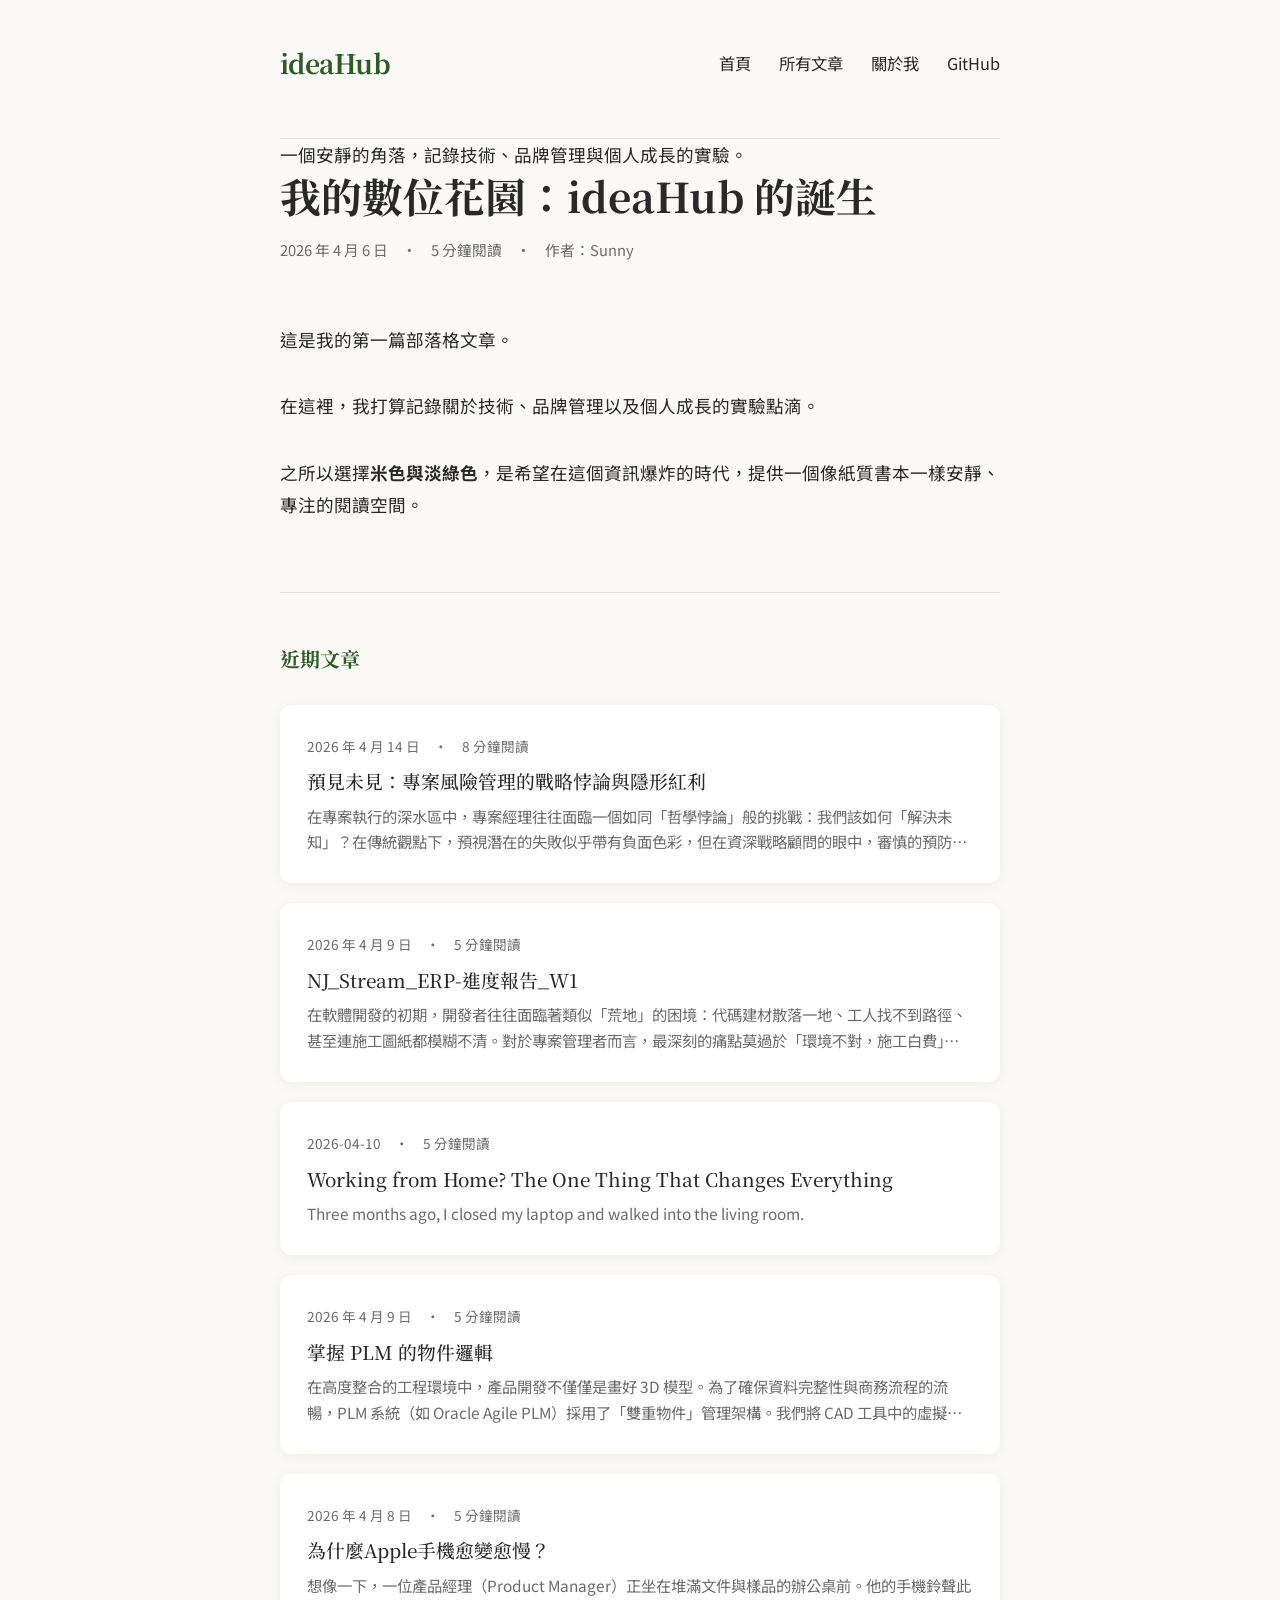
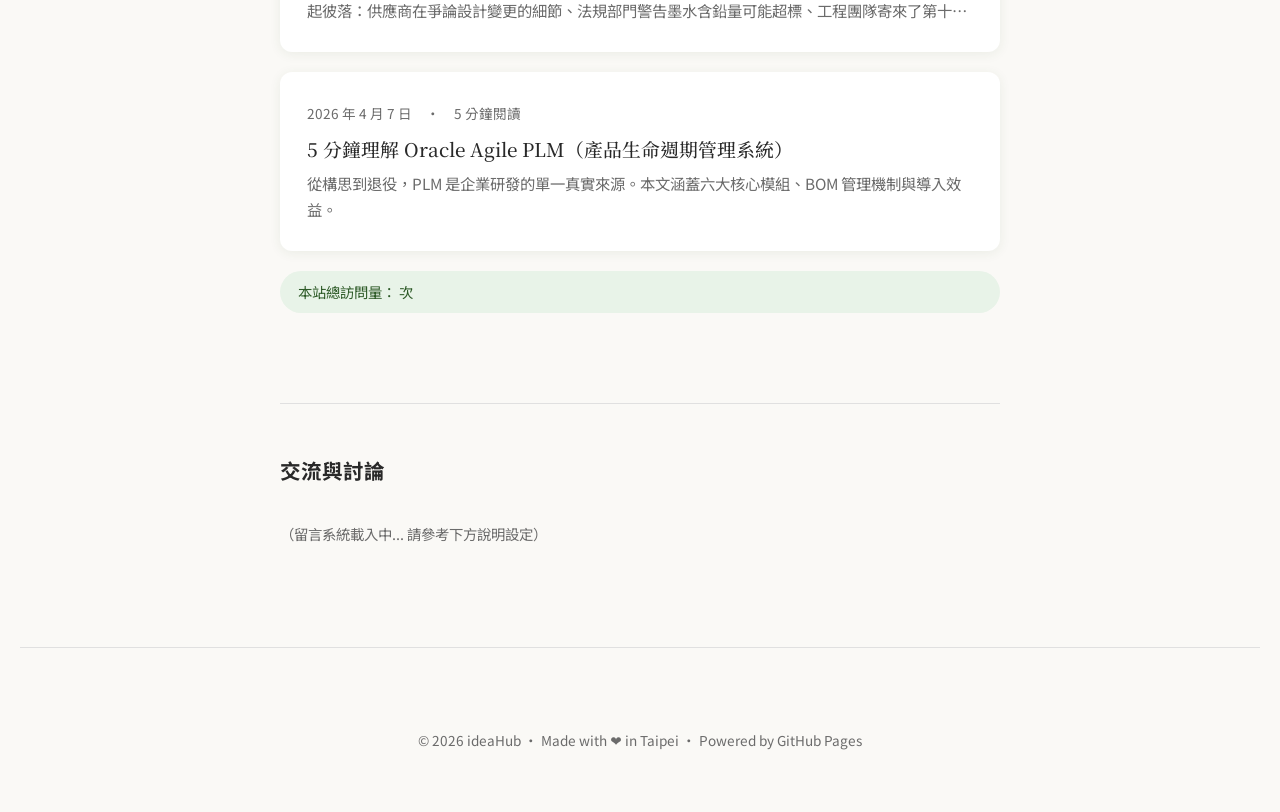
==== commit 2bb8bf01: "add post7" ====
--- a/index.html
+++ b/index.html
@@ -47,6 +47,15 @@
 <h2>近期文章</h2>
 <div class="post-card">
 <div class="post-card-meta">
+<span>2026 年 4 月 14 日</span>
+<span>•</span>
+<span>8 分鐘閱讀</span>
+</div>
+<h3><a href="post6.html">預見未見：專案風險管理的戰略悖論與隱形紅利</a></h3>
+<p class="post-card-excerpt">在專案執行的深水區中，專案經理往往面臨一個如同「哲學悖論」般的挑戰：我們該如何「解決未知」？在傳統觀點下，預視潛在的失敗似乎帶有負面色彩，但在資深戰略顧問的眼中，審慎的預防性思維並非負能量的宣洩，而是一種理性的戰略儲備。風險管理的核心價值，…</p>
+</div>
+<div class="post-card">
+<div class="post-card-meta">
 <span>2026 年 4 月 9 日</span>
 <span>•</span>
 <span>5 分鐘閱讀</span>
@@ -54,8 +63,7 @@
 <h3><a href="post5.html">NJ_Stream_ERP-進度報告_W1</a></h3>
 <p class="post-card-excerpt">在軟體開發的初期，開發者往往面臨著類似「荒地」的困境：代碼建材散落一地、工人找不到路徑、甚至連施工圖紙都模糊不清。對於專案管理者而言，最深刻的痛點莫過於「環境不對，施工白費」。原本空有代碼建材卻運不進去，指令工人也找不到工地——這正是環境變…</p>
 </div>
-
-            <div class="post-card">
+<div class="post-card">
 <div class="post-card-meta">
 <span>2026-04-10</span>
 <span>•</span>
--- a/style.css
+++ b/style.css
@@ -520,6 +520,25 @@
     font-style: italic;
 }
 
+/* Hashtag 關鍵字標籤列 */
+.post-tags {
+    margin: 32px 0 8px;
+    display: flex;
+    flex-wrap: wrap;
+    gap: 8px;
+}
+
+.post-tag {
+    display: inline-block;
+    padding: 3px 10px;
+    border-radius: 20px;
+    background: var(--tag-bg, #f0f4f8);
+    color: var(--secondary-text, #64748b);
+    font-size: 0.82rem;
+    font-weight: 500;
+    letter-spacing: 0.01em;
+}
+
 /* 文末區塊 */
 .post-footer {
     max-width: 720px;
@@ -570,3 +589,63 @@
         max-width: 320px;
     }
 }
+
+/* 移除引言內最後一個段落的下邊距，防止空間重疊 */
+.post-content blockquote p:last-child {
+    margin-bottom: 0;
+}
+
+/* 如果你希望視覺更緊湊，可以微調 blockquote 的 padding 或 margin */
+.post-content blockquote {
+    padding: 28px 32px 24px; /* 稍微減少一點點底部的內邊距 */
+}
+
+/* --- 程式碼區塊樣式 --- */
+
+/* 行內程式碼（`單行`) */
+.post-content code {
+    background: #f0f0ee;
+    color: #2d2d2d;
+    font-family: 'Cascadia Code', 'Fira Code', 'Courier New', monospace;
+    font-size: 0.88em;
+    padding: 2px 6px;
+    border-radius: 4px;
+    border: 1px solid #e0e0de;
+}
+
+/* 多行程式碼區塊（``` ... ```）*/
+.post-content pre {
+    background: #f5f5f3;
+    border: 1px solid #e0e0de;
+    border-radius: 8px;
+    padding: 20px 24px;
+    margin: 28px 0;
+    overflow-x: auto;
+    line-height: 1.6;
+}
+
+/* pre 內的 code 重置行內樣式，避免雙層背景 */
+.post-content pre code {
+    background: none;
+    border: none;
+    padding: 0;
+    font-size: 0.9rem;
+    color: inherit;
+}
+
+/* codehilite 包裝 div（Pygments 高亮時輸出） */
+.post-content .codehilite {
+    background: #f5f5f3;
+    border: 1px solid #e0e0de;
+    border-radius: 8px;
+    margin: 28px 0;
+    overflow-x: auto;
+}
+
+.post-content .codehilite pre {
+    background: none;
+    border: none;
+    border-radius: 0;
+    margin: 0;
+    padding: 20px 24px;
+}
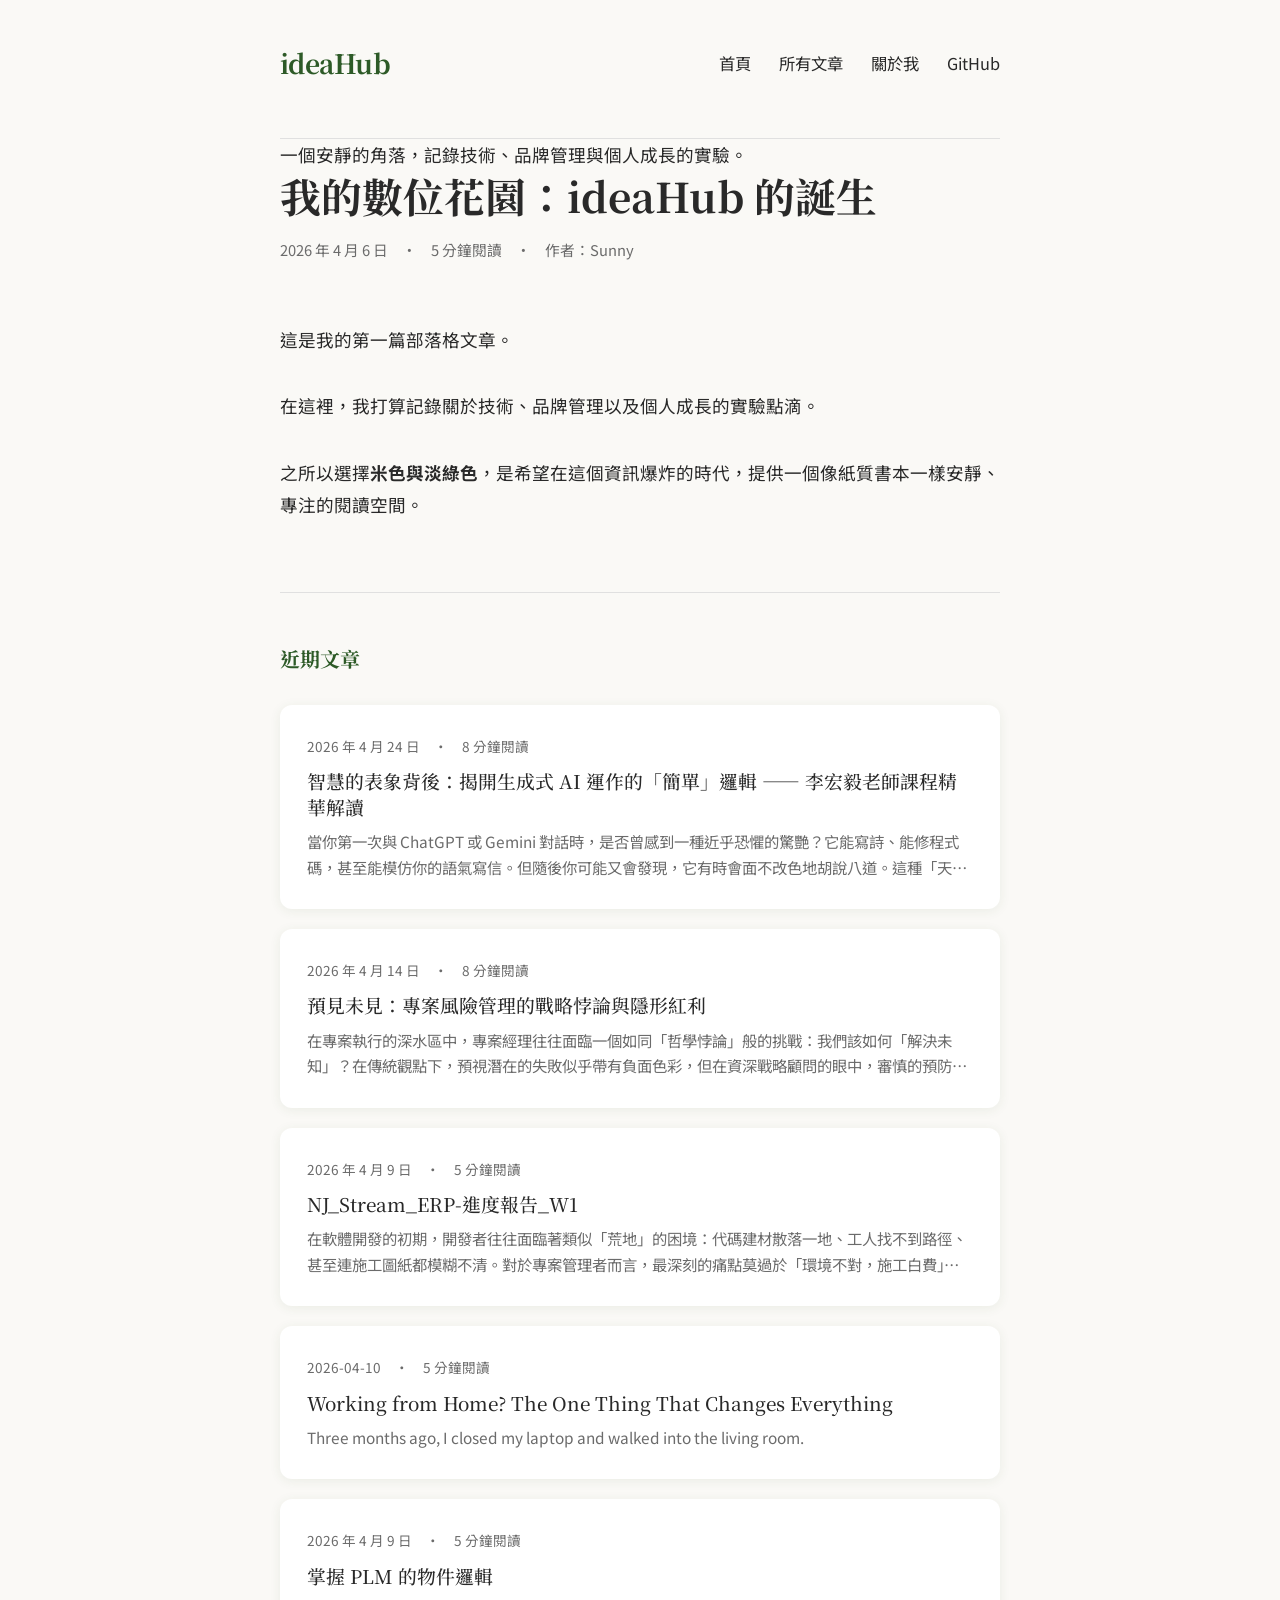
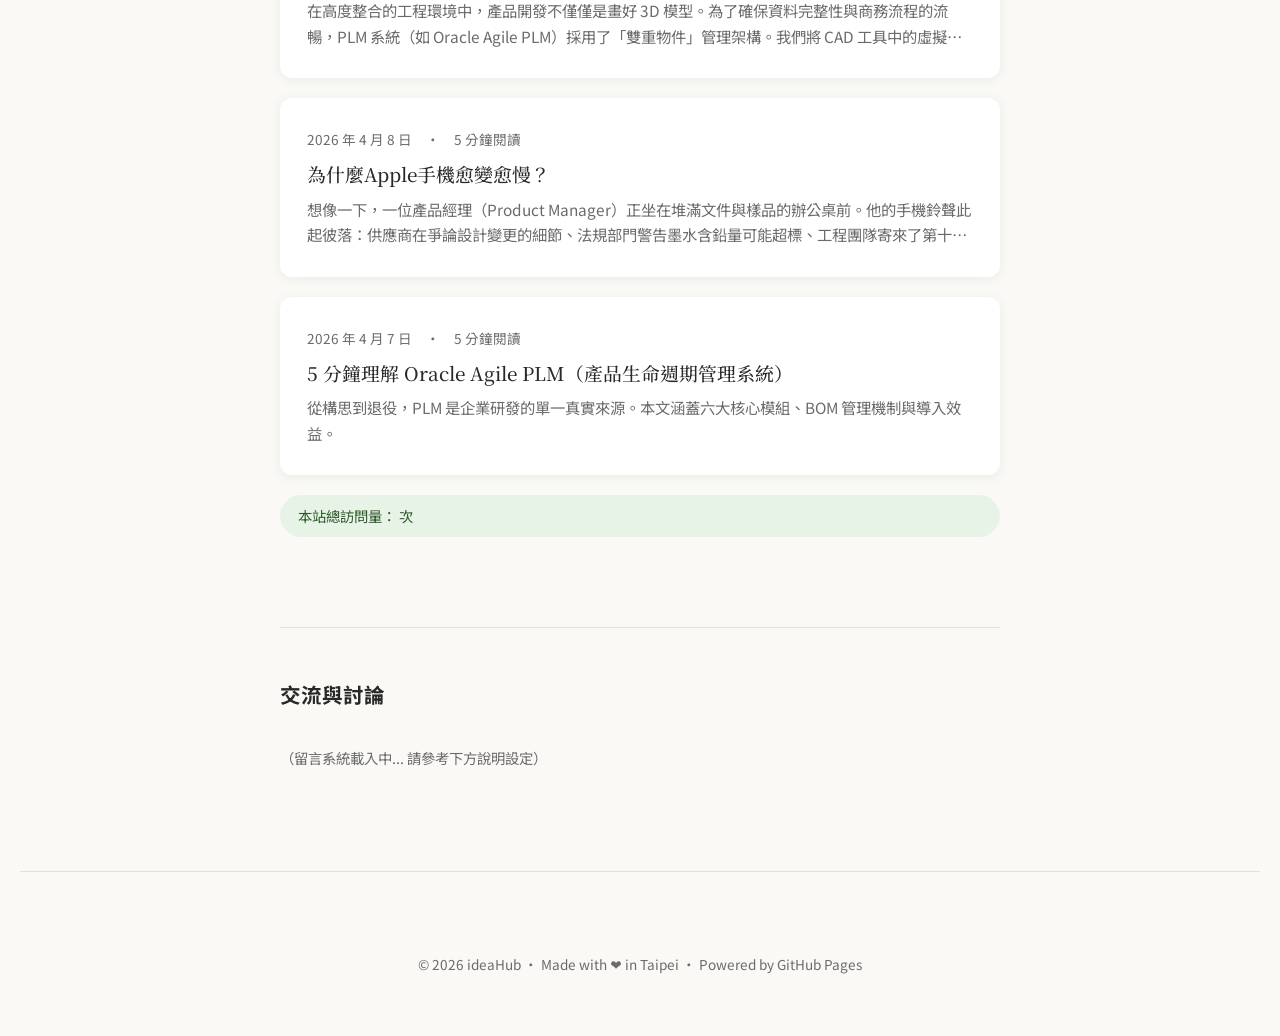
==== commit 50715d4c: "Postfix: [main 1b2e3f4] Add new AI post and update related files" ====
--- a/index.html
+++ b/index.html
@@ -45,6 +45,15 @@
 </article>
 <section class="recent-posts">
 <h2>近期文章</h2>
+<div class="post-card">
+<div class="post-card-meta">
+<span>2026 年 4 月 24 日</span>
+<span>•</span>
+<span>8 分鐘閱讀</span>
+</div>
+<h3><a href="post7.html">智慧的表象背後：揭開生成式 AI 運作的「簡單」邏輯 —— 李宏毅老師課程精華解讀</a></h3>
+<p class="post-card-excerpt">當你第一次與 ChatGPT 或 Gemini 對話時，是否曾感到一種近乎恐懼的驚艷？它能寫詩、能修程式碼，甚至能模仿你的語氣寫信。但隨後你可能又會發現，它有時會面不改色地胡說八道。這種「天才」與「騙子」並存的神祕感，常讓大眾誤以為 AI …</p>
+</div>
 <div class="post-card">
 <div class="post-card-meta">
 <span>2026 年 4 月 14 日</span>
--- a/style.css
+++ b/style.css
@@ -234,6 +234,16 @@
     margin-bottom: 14px;
 }
 
+.toc-title {
+    font-family: var(--font-serif);
+    font-size: 1.05rem;
+    color: var(--primary-green);
+    margin-bottom: 6px;
+    padding-bottom: 6px;
+    border-bottom: 1px solid var(--border-color);
+    list-style: none;
+}
+
 .toc ul {
     list-style: none;
 }
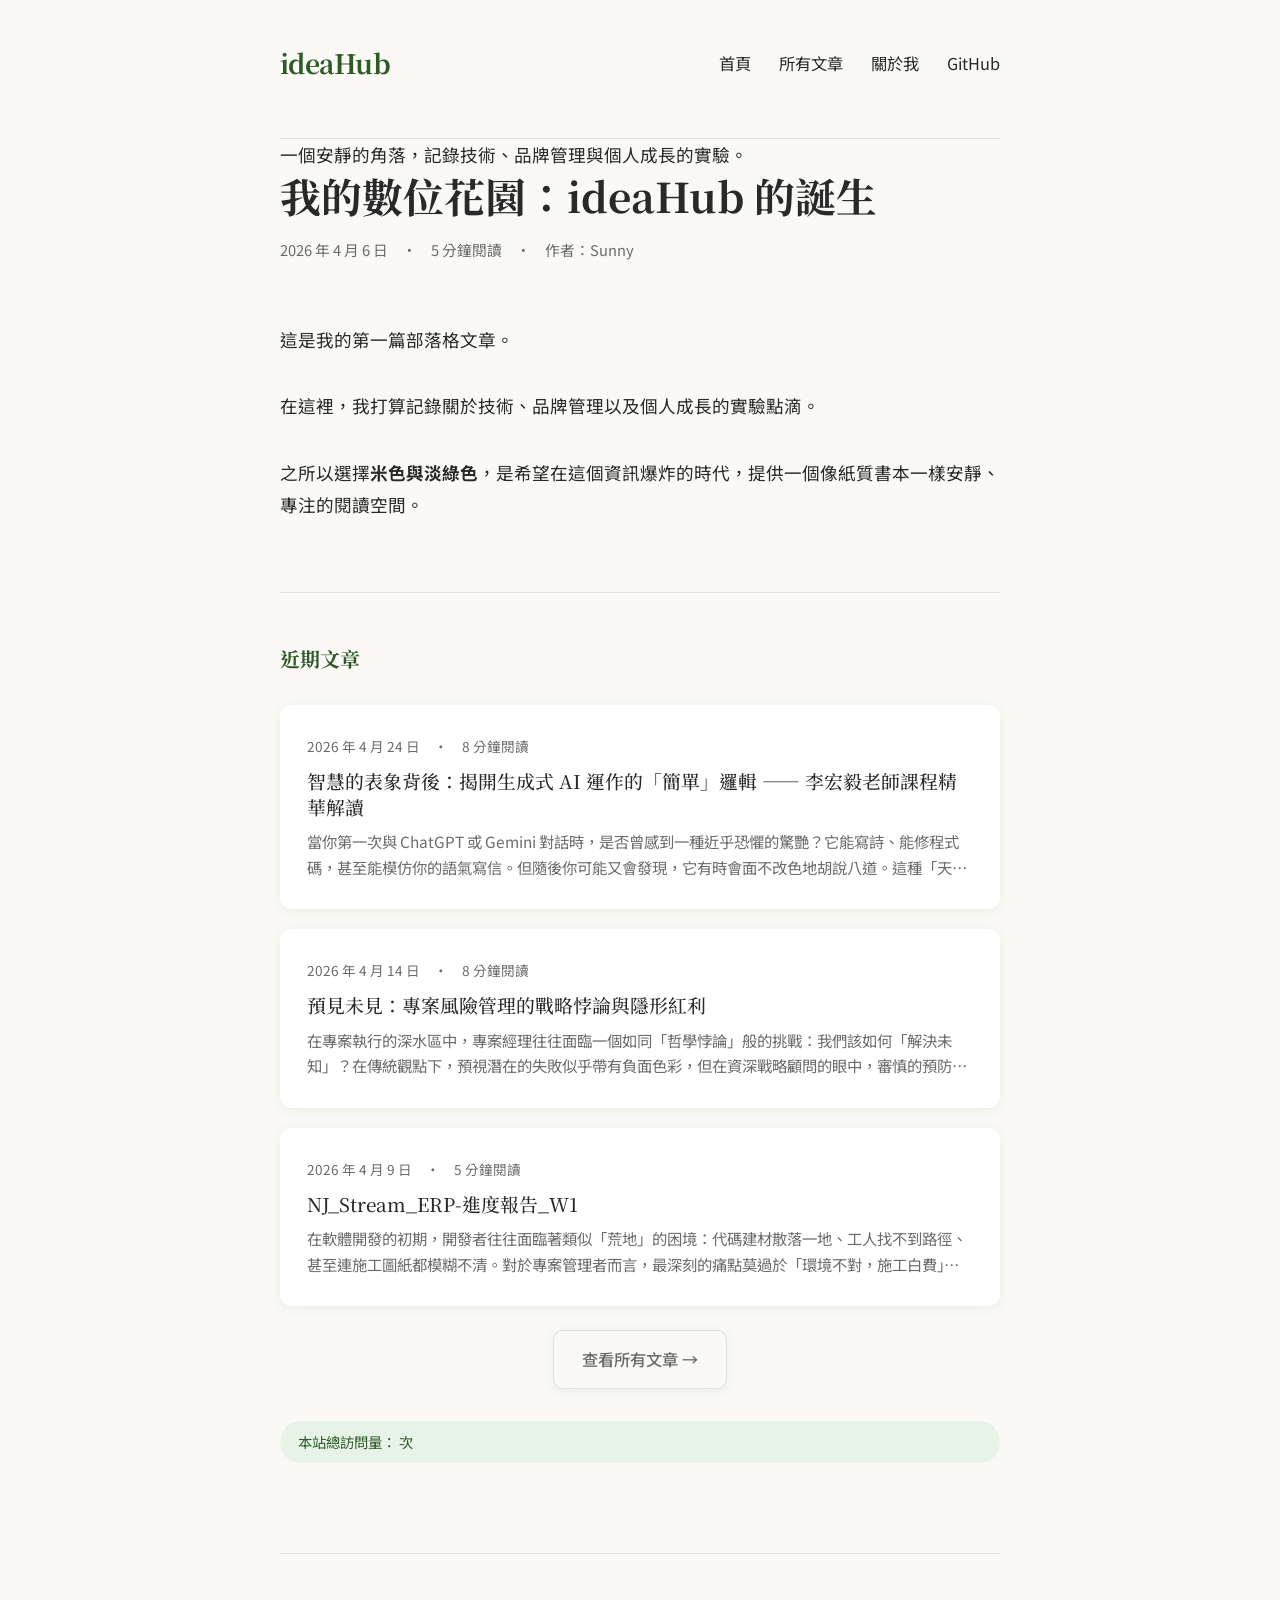
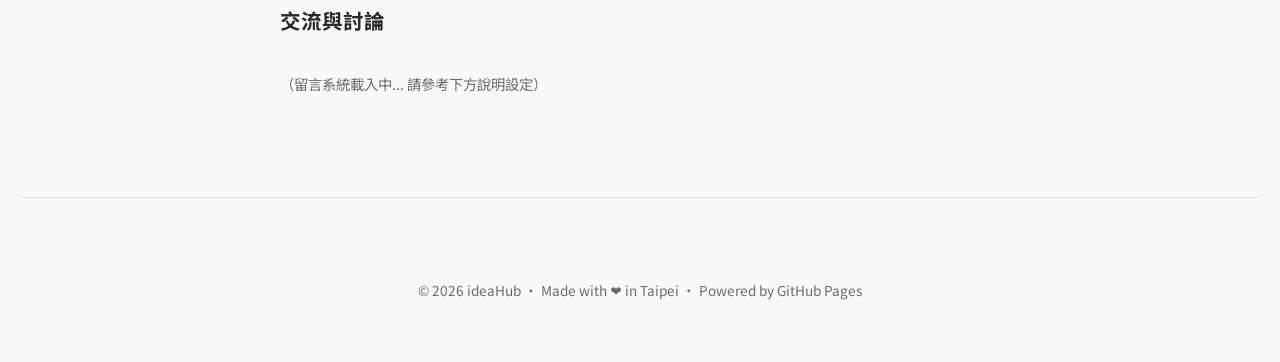
==== commit 228ecf9f: "add archive and about pages; limit index to 3 recent posts Co-Authored-By: Claude Sonnet 4.6 <norepl" ====
--- a/index.html
+++ b/index.html
@@ -72,43 +72,10 @@
 <h3><a href="post5.html">NJ_Stream_ERP-進度報告_W1</a></h3>
 <p class="post-card-excerpt">在軟體開發的初期，開發者往往面臨著類似「荒地」的困境：代碼建材散落一地、工人找不到路徑、甚至連施工圖紙都模糊不清。對於專案管理者而言，最深刻的痛點莫過於「環境不對，施工白費」。原本空有代碼建材卻運不進去，指令工人也找不到工地——這正是環境變…</p>
 </div>
-<div class="post-card">
-<div class="post-card-meta">
-<span>2026-04-10</span>
-<span>•</span>
-<span>5 分鐘閱讀</span>
+</section>
+<div style="text-align:center; margin: 1.5rem 0 2rem;">
+<a href="archive.html" class="btn btn-secondary">查看所有文章 →</a>
 </div>
-<h3><a href="post4.html">Working from Home? The One Thing That Changes Everything</a></h3>
-<p class="post-card-excerpt">Three months ago, I closed my laptop and walked into the living room.</p>
-</div>
-<div class="post-card">
-<div class="post-card-meta">
-<span>2026 年 4 月 9 日</span>
-<span>•</span>
-<span>5 分鐘閱讀</span>
-</div>
-<h3><a href="post3.html">掌握 PLM 的物件邏輯</a></h3>
-<p class="post-card-excerpt">在高度整合的工程環境中，產品開發不僅僅是畫好 3D 模型。為了確保資料完整性與商務流程的流暢，PLM 系統（如 Oracle Agile PLM）採用了「雙重物件」管理架構。我們將 CAD 工具中的虛擬創作稱為「設計物件 (Design O…</p>
-</div>
-<div class="post-card">
-<div class="post-card-meta">
-<span>2026 年 4 月 8 日</span>
-<span>•</span>
-<span>5 分鐘閱讀</span>
-</div>
-<h3><a href="post2.html">為什麼Apple手機愈變愈慢？</a></h3>
-<p class="post-card-excerpt">想像一下，一位產品經理（Product Manager）正坐在堆滿文件與樣品的辦公桌前。他的手機鈴聲此起彼落：供應商在爭論設計變更的細節、法規部門警告墨水含鉛量可能超標、工程團隊寄來了第十個版本的物料清單（BOM），而高層正盯著儀表板，詢問…</p>
-</div>
-<div class="post-card">
-<div class="post-card-meta">
-<span>2026 年 4 月 7 日</span>
-<span>•</span>
-<span>5 分鐘閱讀</span>
-</div>
-<h3><a href="post1.html">5 分鐘理解 Oracle Agile PLM（產品生命週期管理系統）</a></h3>
-<p class="post-card-excerpt">從構思到退役，PLM 是企業研發的單一真實來源。本文涵蓋六大核心模組、BOM 管理機制與導入效益。</p>
-</div>
-</section>
 <div class="visitor-stats">
             本站總訪問量：<span id="busuanzi_value_site_pv"></span> 次
         </div>
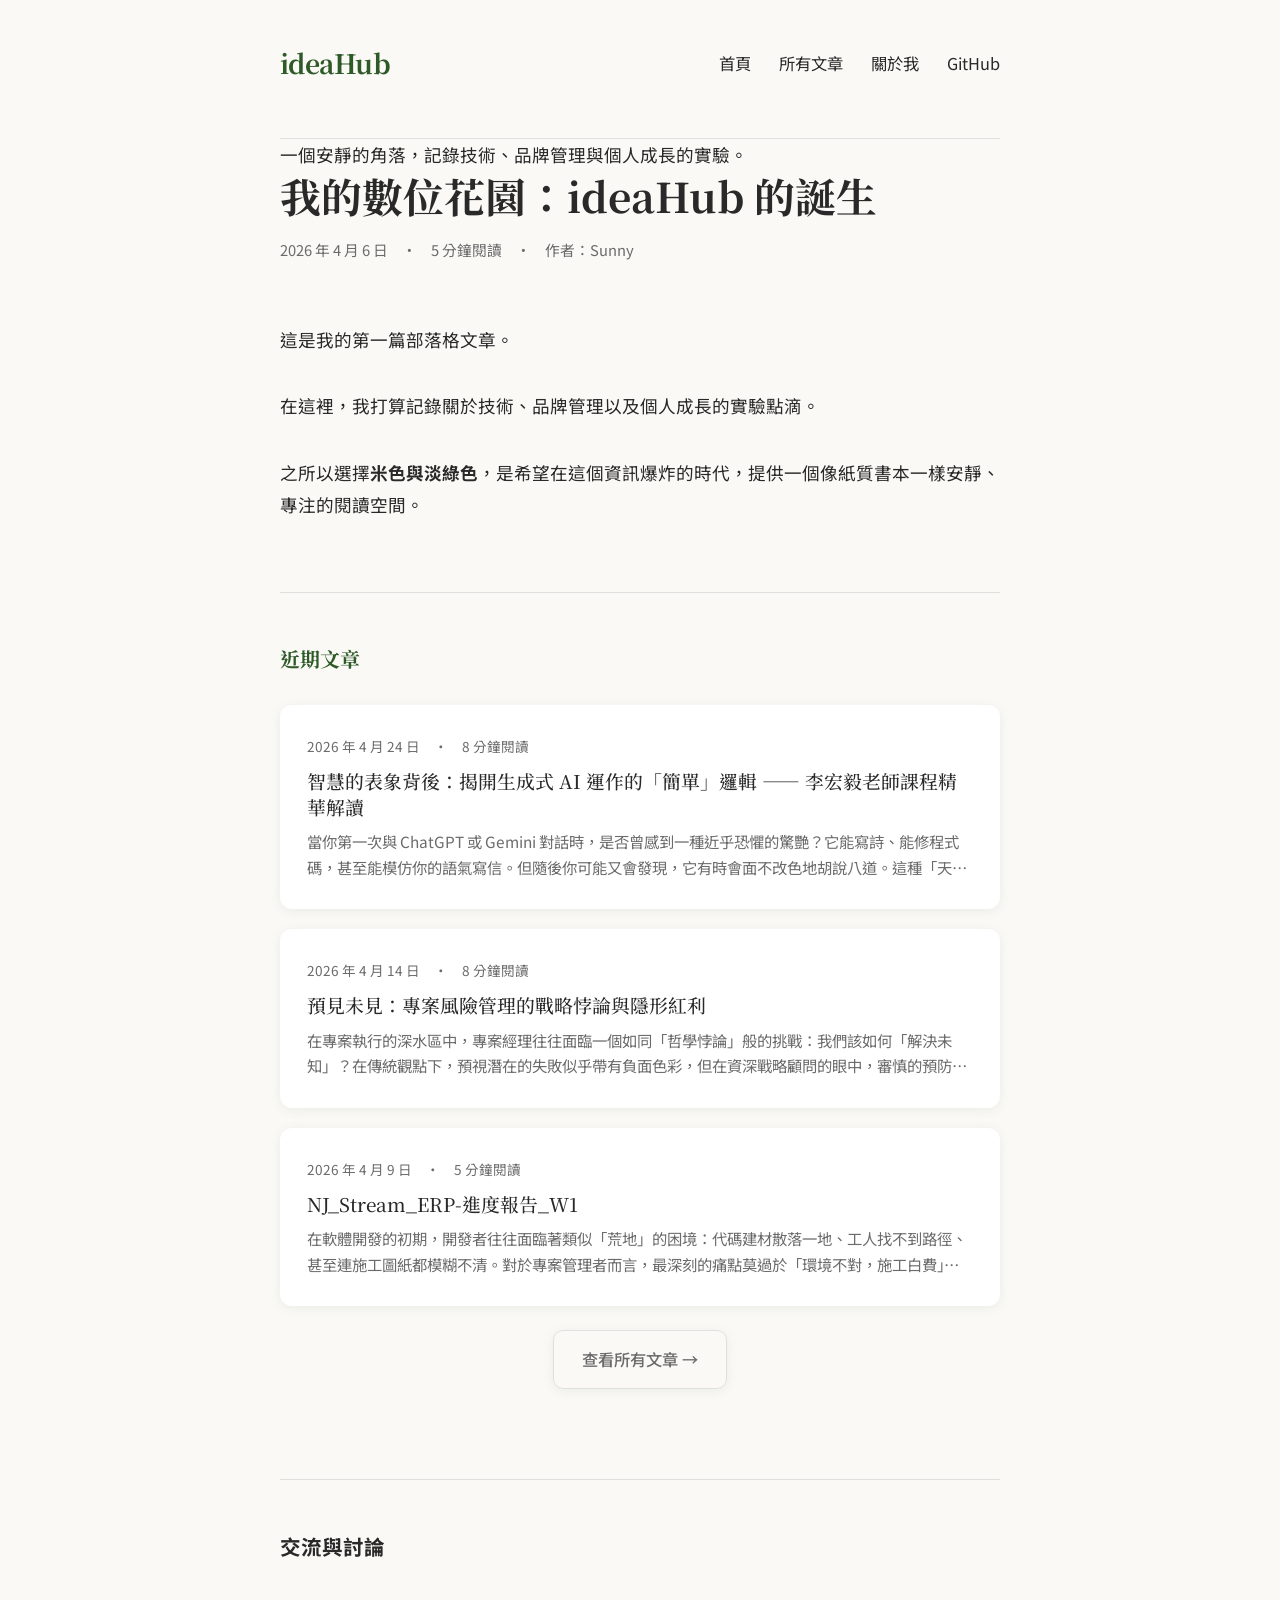
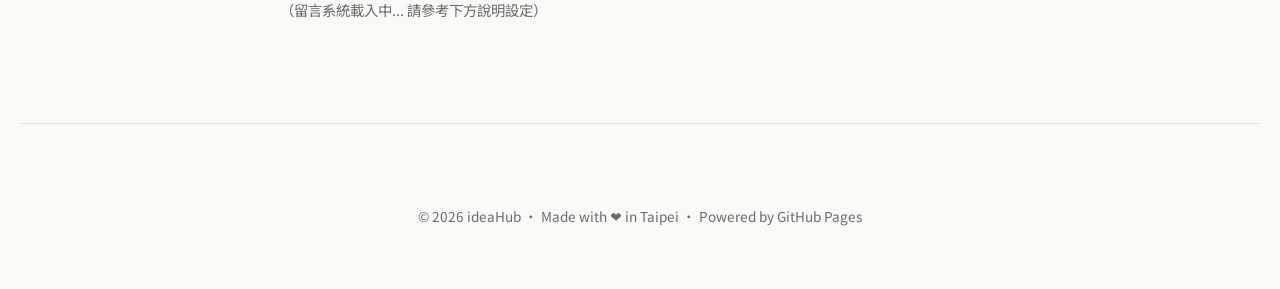
==== commit ff8830a6: "replace busuanzi with GoatCounter across all pages and template Co-Authored-By: Claude Sonnet 4.6 <n" ====
--- a/index.html
+++ b/index.html
@@ -33,8 +33,6 @@
 <span>5 分鐘閱讀</span>
 <span>•</span>
 <span>作者：Sunny</span>
-<span id="busuanzi_container_page_pv" style="display:none;">
-                        • 閱讀量 <span id="busuanzi_value_page_pv"></span>
 </span>
 </div>
 </header>
@@ -76,9 +74,6 @@
 <div style="text-align:center; margin: 1.5rem 0 2rem;">
 <a href="archive.html" class="btn btn-secondary">查看所有文章 →</a>
 </div>
-<div class="visitor-stats">
-            本站總訪問量：<span id="busuanzi_value_site_pv"></span> 次
-        </div>
 <section id="comment-section">
 <h3>交流與討論</h3>
 <br/>
@@ -88,6 +83,6 @@
 <footer>
 <p>© 2026 ideaHub • Made with ❤️ in Taipei • Powered by GitHub Pages</p>
 </footer>
-<script async="" src="//busuanzi.ibruce.info/busuanzi/2.3/busuanzi.pure.mini.js"></script>
+<script data-goatcounter="https://GOATCOUNTER_CODE.goatcounter.com/count" async src="//gc.zgo.at/count.js"></script>
 </body>
 </html>
